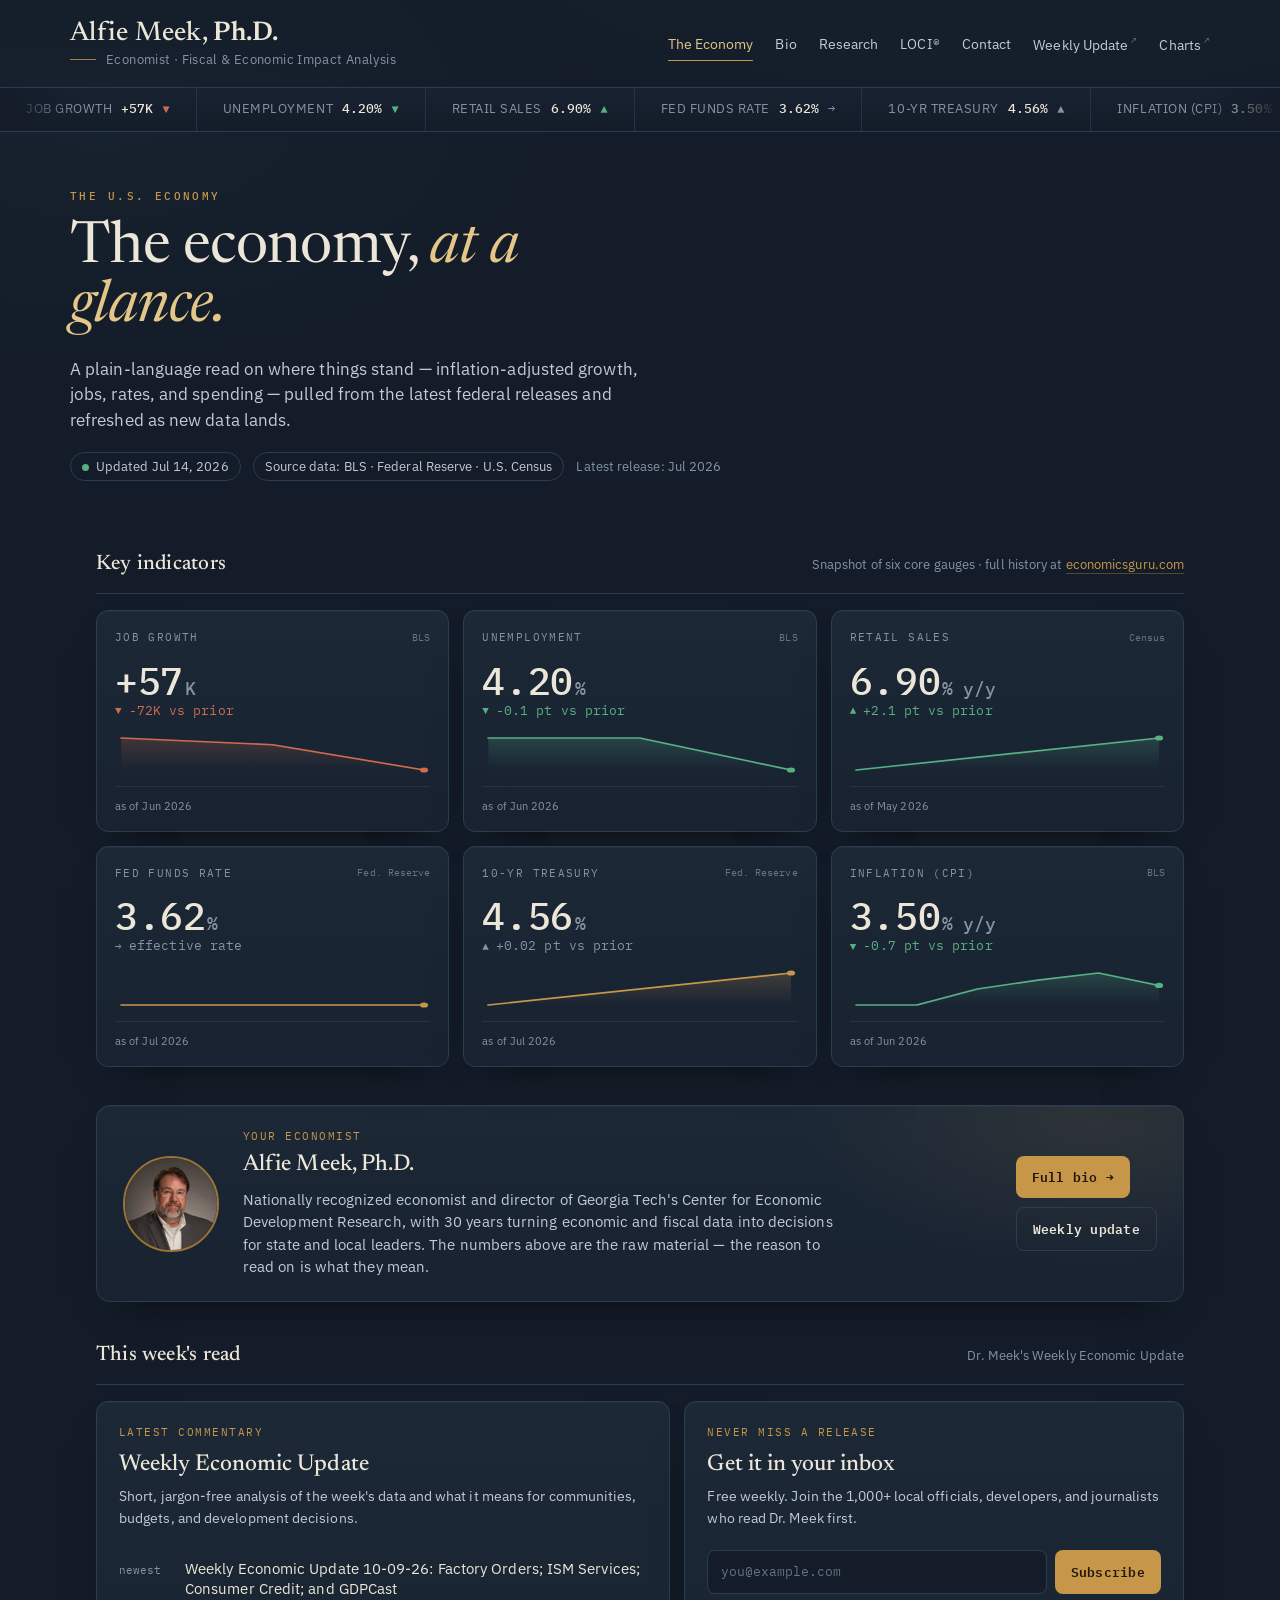
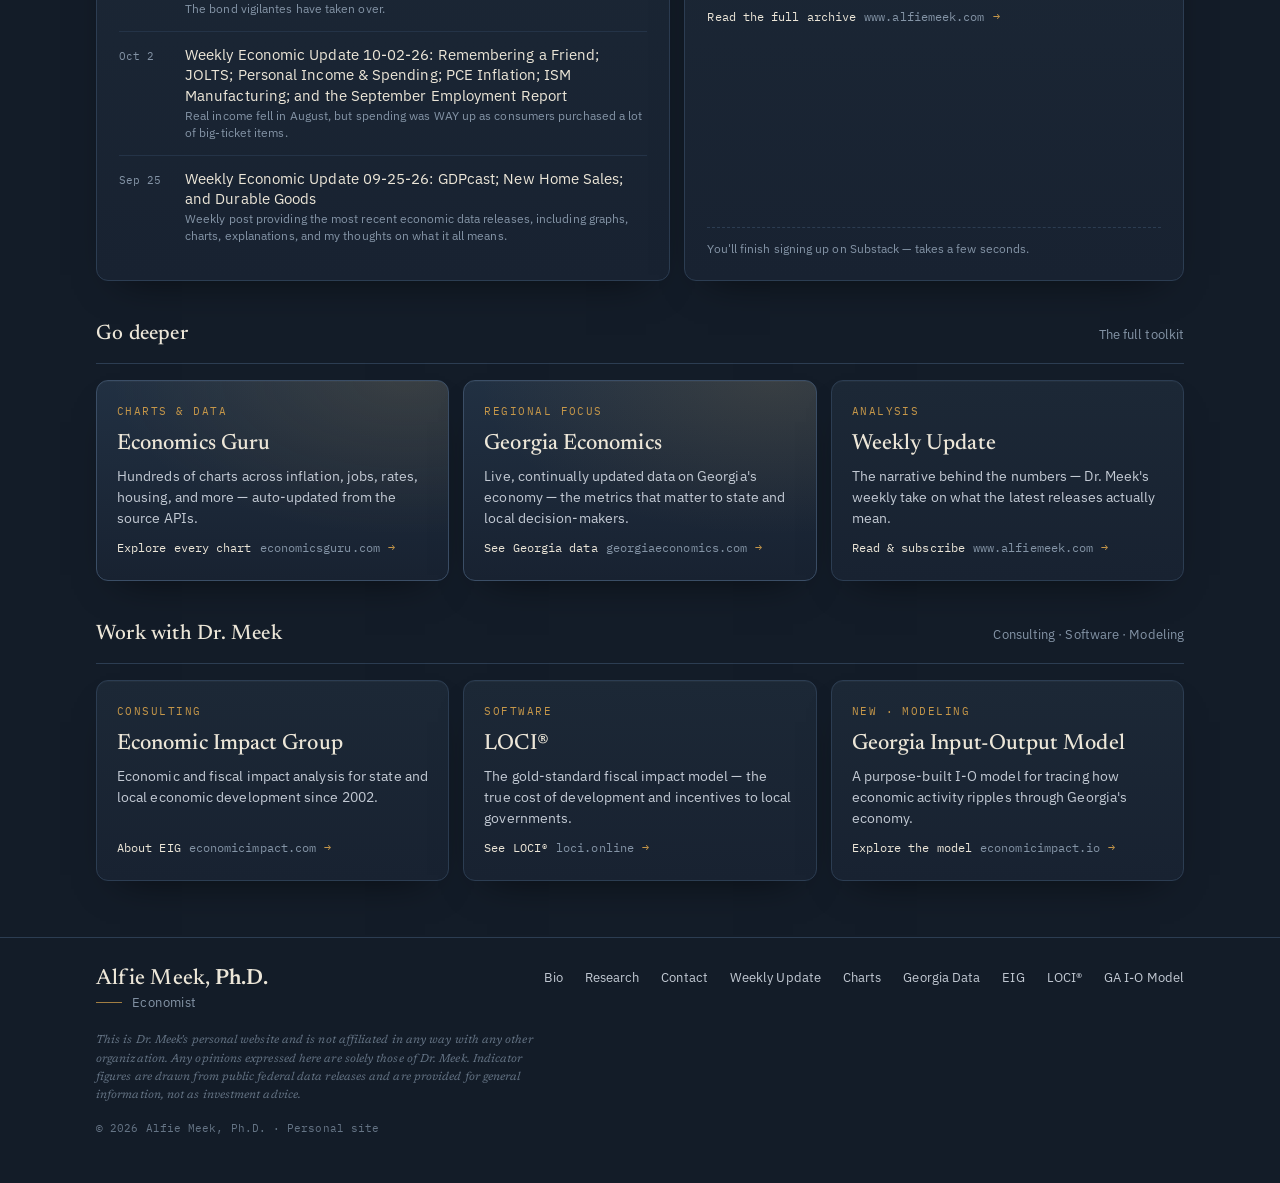
==== index.html @ eceeaaa6 "Update weekly post list from Substack feed" ====
<!DOCTYPE html>
<html lang="en">
<head>
<meta charset="UTF-8">
<meta name="viewport" content="width=device-width, initial-scale=1.0">
<title>Alfie Meek, Ph.D. — The Economy at a Glance</title>
<meta name="description" content="A plain-language read on the U.S. economy from economist Dr. Alfie Meek — jobs, inflation, rates, and spending, refreshed from the latest federal releases.">
<link rel="preconnect" href="https://fonts.googleapis.com">
<link rel="preconnect" href="https://fonts.gstatic.com" crossorigin>
<link href="https://fonts.googleapis.com/css2?family=Newsreader:ital,opsz,wght@0,6..72,400;0,6..72,500;0,6..72,600;1,6..72,400&family=IBM+Plex+Sans:wght@400;500;600&family=IBM+Plex+Mono:wght@400;500;600&display=swap" rel="stylesheet">
<link rel="stylesheet" href="style.css">
<style>
  /* dashboard-specific components */
  .mast-meta{text-align:right;color:var(--slate);font-size:12px;line-height:1.5}
  .mast-meta .live{display:inline-flex;align-items:center;gap:7px;color:var(--bone-dim)}
  .dot{width:7px;height:7px;border-radius:50%;background:var(--pos);animation:pulse 2.6s infinite}
  @keyframes pulse{0%{box-shadow:0 0 0 0 rgba(87,176,131,.55)}70%{box-shadow:0 0 0 7px rgba(87,176,131,0)}100%{box-shadow:0 0 0 0 rgba(87,176,131,0)}}

  .tape{border-bottom:1px solid var(--line);background:linear-gradient(180deg,var(--ink-2),var(--ink));overflow:hidden;position:relative}
  .tape::before,.tape::after{content:"";position:absolute;top:0;bottom:0;width:80px;z-index:2;pointer-events:none}
  .tape::before{left:0;background:linear-gradient(90deg,var(--ink),transparent)}
  .tape::after{right:0;background:linear-gradient(270deg,var(--ink),transparent)}
  .tape-track{display:flex;white-space:nowrap;width:max-content;animation:scroll 46s linear infinite}
  .tape:hover .tape-track{animation-play-state:paused}
  @keyframes scroll{from{transform:translateX(0)}to{transform:translateX(-50%)}}
  .tick{display:inline-flex;align-items:baseline;gap:9px;padding:11px 26px;border-right:1px solid var(--line-soft);font-size:13px}
  .tick .t-label{color:var(--slate);letter-spacing:.04em}
  .tick .t-val{font-family:"IBM Plex Mono",monospace;color:var(--bone);font-weight:500}
  .tick .t-chg{font-family:"IBM Plex Mono",monospace;font-size:12px}
  .up{color:var(--pos)} .down{color:var(--neg)} .flat{color:var(--slate)}

  .hero{padding:56px 0 30px}
  .hero h1{font-family:"Newsreader",Georgia,serif;font-weight:400;font-size:clamp(34px,5.4vw,58px);
    line-height:1.02;margin:14px 0 0;letter-spacing:-.01em;max-width:16ch}
  .hero h1 em{font-style:italic;color:var(--brass-2)}
  .hero .sub{margin:20px 0 0;max-width:60ch;color:var(--bone-dim);font-size:16.5px}
  .hero .stamp{margin-top:18px;color:var(--slate);font-size:12.5px;display:flex;align-items:center;gap:12px;flex-wrap:wrap}
  .hero .stamp .pill{border:1px solid var(--line);border-radius:999px;padding:4px 11px;color:var(--bone-dim)}

  .grid{display:grid;grid-template-columns:repeat(6,1fr);gap:14px}
  .card{grid-column:span 2;background:linear-gradient(180deg,var(--panel),var(--ink-2));
    border:1px solid var(--line);border-radius:12px;padding:18px 18px 16px;box-shadow:var(--shadow);
    position:relative;overflow:hidden;transition:border-color .25s,transform .25s}
  .card::after{content:"";position:absolute;left:0;top:0;height:100%;width:3px;
    background:linear-gradient(180deg,var(--brass),var(--brass-deep));opacity:0;transition:opacity .25s}
  .card:hover{border-color:#3A506B;transform:translateY(-2px)}
  .card:hover::after{opacity:.9}
  .card .c-top{display:flex;align-items:center;justify-content:space-between}
  .card .c-label{font-family:"IBM Plex Mono",monospace;text-transform:uppercase;letter-spacing:.13em;font-size:10.5px;color:var(--slate)}
  .card .c-src{font-size:10px;color:var(--slate-2);font-family:"IBM Plex Mono",monospace}
  .card .c-val{font-family:"IBM Plex Mono",monospace;font-weight:500;font-size:38px;line-height:1;
    margin:16px 0 2px;color:var(--bone);letter-spacing:-.01em}
  .card .c-val .u{font-size:18px;color:var(--slate);margin-left:2px}
  .card .c-delta{font-family:"IBM Plex Mono",monospace;font-size:12.5px;display:flex;align-items:center;gap:7px;height:18px}
  .card .c-delta .arrow{font-size:11px}
  .spark{margin-top:14px;height:40px;width:100%;display:block}
  .card .c-foot{margin-top:12px;padding-top:11px;border-top:1px solid var(--line-soft);
    display:flex;align-items:center;justify-content:space-between;font-size:11px;color:var(--slate)}
  .card .c-foot .go{color:var(--brass);opacity:0;transform:translateX(-4px);transition:.25s;font-family:"IBM Plex Mono",monospace}
  .card:hover .c-foot .go{opacity:1;transform:translateX(0)}

  .rows{display:grid;grid-template-columns:repeat(3,1fr);gap:14px}
  .rcard{background:linear-gradient(180deg,var(--panel),var(--ink-2));border:1px solid var(--line);
    border-radius:12px;padding:22px 20px;display:flex;flex-direction:column;gap:10px;min-height:172px;
    position:relative;transition:border-color .25s,transform .25s;box-shadow:var(--shadow)}
  .rcard:hover{border-color:#3A506B;transform:translateY(-2px)}
  .rcard .r-kick{font-family:"IBM Plex Mono",monospace;font-size:10.5px;letter-spacing:.14em;text-transform:uppercase;color:var(--brass)}
  .rcard h3{font-family:"Newsreader",serif;font-weight:500;font-size:22px;margin:2px 0 0;line-height:1.12}
  .rcard p{margin:0;color:var(--bone-dim);font-size:14px;line-height:1.5}
  .rcard .r-link{margin-top:auto;font-family:"IBM Plex Mono",monospace;font-size:12px;color:var(--bone);display:inline-flex;align-items:center;gap:8px}
  .rcard .r-link .host{color:var(--slate)}
  .rcard .r-link .ar{color:var(--brass);transition:transform .25s}
  .rcard:hover .r-link .ar{transform:translateX(4px)}
  .rcard.feature{background:radial-gradient(420px 220px at 88% 0%, rgba(198,151,73,.14), transparent 70%),linear-gradient(180deg,var(--panel-2),var(--ink-2));border-color:#3B4E66}

  .commentary{display:grid;grid-template-columns:1.15fr 1fr;gap:14px;margin-top:14px}
  .panel{background:linear-gradient(180deg,var(--panel),var(--ink-2));border:1px solid var(--line);border-radius:12px;padding:22px;box-shadow:var(--shadow)}
  .panel .p-kick{font-family:"IBM Plex Mono",monospace;font-size:10.5px;letter-spacing:.14em;text-transform:uppercase;color:var(--brass)}
  .panel h3{font-family:"Newsreader",serif;font-weight:500;font-size:23px;margin:6px 0 4px}
  .panel .p-desc{color:var(--bone-dim);font-size:14px;margin:0 0 16px}
  .post{display:flex;gap:14px;padding:13px 0;border-top:1px solid var(--line-soft);align-items:baseline}
  .post:first-of-type{border-top:none}
  .post .p-date{font-family:"IBM Plex Mono",monospace;font-size:11px;color:var(--slate);white-space:nowrap;min-width:52px}
  .post .p-title{font-size:14.5px;color:var(--bone);line-height:1.4}
  .post .p-title span{display:block;color:var(--slate);font-size:12px;margin-top:2px}
  .subwrap{display:flex;flex-direction:column}
  .sub-note{margin-top:auto;font-size:11.5px;color:var(--slate);border-top:1px dashed var(--line);padding-top:12px}
  a.post{text-decoration:none}
  a.post:hover .p-title{color:var(--brass-2)}
  a.post:hover .p-date{color:var(--brass)}
  .field{display:flex;gap:8px;margin:4px 0 14px}
  .field input{flex:1;background:var(--ink);border:1px solid var(--line);border-radius:8px;padding:11px 13px;color:var(--bone);font-family:"IBM Plex Mono",monospace;font-size:13px}
  .field input::placeholder{color:var(--slate-2)}
  .field input:focus{outline:none;border-color:var(--brass)}
  .r-link{font-family:"IBM Plex Mono",monospace;font-size:12px;color:var(--bone);display:inline-flex;align-items:center;gap:8px}
  .r-link .host{color:var(--slate)} .r-link .ar{color:var(--brass)}

  @media (max-width:900px){.grid{grid-template-columns:repeat(2,1fr)}.card{grid-column:span 1}.rows{grid-template-columns:1fr}.commentary{grid-template-columns:1fr}}
  @media (max-width:560px){.grid{grid-template-columns:1fr}.hero{padding:38px 0 20px}.mast-meta{text-align:left}}
  @media (prefers-reduced-motion:reduce){.tape-track{animation:none}.dot{animation:none}}
</style>
</head>
<body>

<header class="masthead">
  <div class="wrap mast-inner">
    <div class="brand">
      <div class="name">Alfie Meek, <b>Ph.D.</b></div>
      <div class="role"><span class="rule"></span> Economist · Fiscal &amp; Economic Impact Analysis</div>
    </div>
    <nav class="nav">
      <a href="index.html" class="active">The Economy</a>
      <a href="bio.html">Bio</a>
      <a href="research.html">Research</a>
      <a href="loci.html">LOCI®</a>
      <a href="contact.html">Contact</a>
      <a href="https://www.alfiemeek.com" class="ext" target="_blank" rel="noopener">Weekly Update</a>
      <a href="https://economicsguru.com" class="ext" target="_blank" rel="noopener">Charts</a>
    </nav>
  </div>
</header>

<div class="tape" aria-hidden="true"><div class="tape-track" id="tape"></div></div>

<section class="wrap hero">
  <div class="eyebrow">The U.S. Economy</div>
  <h1>The economy, <em>at a glance.</em></h1>
  <p class="sub">A plain-language read on where things stand — inflation-adjusted growth, jobs, rates, and spending — pulled from the latest federal releases and refreshed as new data lands.</p>
  <div class="stamp">
    <span class="pill" id="updated"><span class="dot" style="display:inline-block;margin-right:7px;vertical-align:middle"></span>Updated —</span>
    <span class="pill">Source data: BLS · Federal Reserve · U.S. Census</span>
    <span id="asof-note">Latest release —</span>
  </div>
</section>

<section class="wrap">
  <div class="section-head">
    <h2>Key indicators</h2>
    <div class="aside">Snapshot of six core gauges · full history at <a href="https://economicsguru.com" target="_blank" rel="noopener">economicsguru.com</a></div>
  </div>
  <div class="grid" id="grid"></div>
</section>

<!-- AUTHOR BAND -->
<section class="wrap" style="margin-top:38px">
  <div class="author">
    <img class="photo" src="assets/headshot.jpg"
         onerror="this.onerror=null;this.src='assets/headshot-placeholder.svg'"
         alt="Dr. Alfie Meek">
    <div class="a-body">
      <div class="a-kick">Your economist</div>
      <h3>Alfie Meek, Ph.D.</h3>
      <p>Nationally recognized economist and director of Georgia Tech's Center for Economic Development Research, with 30 years turning economic and fiscal data into decisions for state and local leaders. The numbers above are the raw material — the reason to read on is what they mean.</p>
    </div>
    <div class="a-cta">
      <a class="btn" href="bio.html">Full bio →</a>
      <a class="btn ghost" href="https://www.alfiemeek.com" target="_blank" rel="noopener">Weekly update</a>
    </div>
  </div>
</section>

<section class="wrap">
  <div class="section-head">
    <h2>This week's read</h2>
    <div class="aside">Dr. Meek's Weekly Economic Update</div>
  </div>
  <div class="commentary">
    <div class="panel">
      <div class="p-kick">Latest commentary</div>
      <h3>Weekly Economic Update</h3>
      <p class="p-desc">Short, jargon-free analysis of the week's data and what it means for communities, budgets, and development decisions.</p>
      <div id="posts">
        <a class="post" href="https://www.alfiemeek.com/p/weekly-economic-update-10-09-26-factory" target="_blank" rel="noopener"><span class="p-date">newest</span><span class="p-title">Weekly Economic Update 10-09-26: Factory Orders; ISM Services; Consumer Credit; and GDPCast<span>The bond vigilantes have taken over.</span></span></a>
        <a class="post" href="https://www.alfiemeek.com/p/weekly-economic-update-10-02-26-remembering" target="_blank" rel="noopener"><span class="p-date">Oct 2</span><span class="p-title">Weekly Economic Update 10-02-26: Remembering a Friend; JOLTS; Personal Income &amp; Spending; PCE Inflation; ISM Manufacturing; and the September Employment Report<span>Real income fell in August, but spending was WAY up as consumers purchased a lot of big-ticket items.</span></span></a>
        <a class="post" href="https://www.alfiemeek.com/p/weekly-economic-update-09-25-26-gdpcast" target="_blank" rel="noopener"><span class="p-date">Sep 25</span><span class="p-title">Weekly Economic Update 09-25-26: GDPcast; New Home Sales; and Durable Goods<span>Weekly post providing the most recent economic data releases, including graphs, charts, explanations, and my thoughts on what it all means.</span></span></a>
      </div>
    </div>
    <div class="panel subwrap">
      <div class="p-kick">Never miss a release</div>
      <h3>Get it in your inbox</h3>
      <p class="p-desc">Free weekly. Join the 1,000+ local officials, developers, and journalists who read Dr. Meek first.</p>
      <form class="field" id="subform" novalidate>
        <input type="email" id="subemail" placeholder="you@example.com" aria-label="Email address" required>
        <button class="btn" type="submit">Subscribe</button>
      </form>
      <a class="r-link" href="https://www.alfiemeek.com" target="_blank" rel="noopener">
        <span>Read the full archive</span><span class="host">www.alfiemeek.com</span><span class="ar">→</span></a>
      <div class="sub-note">You'll finish signing up on Substack — takes a few seconds.</div>
    </div>
  </div>
</section>

<section class="wrap">
  <div class="section-head">
    <h2>Go deeper</h2>
    <div class="aside">The full toolkit</div>
  </div>
  <div class="rows">
    <a class="rcard feature" href="https://economicsguru.com" target="_blank" rel="noopener">
      <div class="r-kick">Charts &amp; data</div><h3>Economics Guru</h3>
      <p>Hundreds of charts across inflation, jobs, rates, housing, and more — auto-updated from the source APIs.</p>
      <span class="r-link"><span>Explore every chart</span><span class="host">economicsguru.com</span><span class="ar">→</span></span>
    </a>
    <a class="rcard feature" href="https://georgiaeconomics.com" target="_blank" rel="noopener">
      <div class="r-kick">Regional focus</div><h3>Georgia Economics</h3>
      <p>Live, continually updated data on Georgia's economy — the metrics that matter to state and local decision-makers.</p>
      <span class="r-link"><span>See Georgia data</span><span class="host">georgiaeconomics.com</span><span class="ar">→</span></span>
    </a>
    <a class="rcard" href="https://www.alfiemeek.com" target="_blank" rel="noopener">
      <div class="r-kick">Analysis</div><h3>Weekly Update</h3>
      <p>The narrative behind the numbers — Dr. Meek's weekly take on what the latest releases actually mean.</p>
      <span class="r-link"><span>Read &amp; subscribe</span><span class="host">www.alfiemeek.com</span><span class="ar">→</span></span>
    </a>
  </div>
</section>

<section class="wrap">
  <div class="section-head">
    <h2>Work with Dr. Meek</h2>
    <div class="aside">Consulting · Software · Modeling</div>
  </div>
  <div class="rows">
    <a class="rcard" href="https://economicimpact.com" target="_blank" rel="noopener">
      <div class="r-kick">Consulting</div><h3>Economic Impact Group</h3>
      <p>Economic and fiscal impact analysis for state and local economic development since 2002.</p>
      <span class="r-link"><span>About EIG</span><span class="host">economicimpact.com</span><span class="ar">→</span></span>
    </a>
    <a class="rcard" href="https://loci.online" target="_blank" rel="noopener">
      <div class="r-kick">Software</div><h3>LOCI®</h3>
      <p>The gold-standard fiscal impact model — the true cost of development and incentives to local governments.</p>
      <span class="r-link"><span>See LOCI®</span><span class="host">loci.online</span><span class="ar">→</span></span>
    </a>
    <a class="rcard" href="https://economicimpact.io" target="_blank" rel="noopener">
      <div class="r-kick">New · Modeling</div><h3>Georgia Input-Output Model</h3>
      <p>A purpose-built I-O model for tracing how economic activity ripples through Georgia's economy.</p>
      <span class="r-link"><span>Explore the model</span><span class="host">economicimpact.io</span><span class="ar">→</span></span>
    </a>
  </div>
</section>

<footer>
  <div class="wrap">
    <div class="foot-grid">
      <div class="brand">
        <div class="name" style="font-size:22px">Alfie Meek, <b>Ph.D.</b></div>
        <div class="role"><span class="rule"></span> Economist</div>
      </div>
      <div class="foot-links">
        <a href="bio.html">Bio</a>
        <a href="research.html">Research</a>
        <a href="contact.html">Contact</a>
        <a href="https://www.alfiemeek.com" target="_blank" rel="noopener">Weekly Update</a>
        <a href="https://economicsguru.com" target="_blank" rel="noopener">Charts</a>
        <a href="https://georgiaeconomics.com" target="_blank" rel="noopener">Georgia Data</a>
        <a href="https://economicimpact.com" target="_blank" rel="noopener">EIG</a>
        <a href="https://loci.online" target="_blank" rel="noopener">LOCI®</a>
        <a href="https://economicimpact.io" target="_blank" rel="noopener">GA I-O Model</a>
      </div>
    </div>
    <p class="disc">This is Dr. Meek's personal website and is not affiliated in any way with any other organization. Any opinions expressed here are solely those of Dr. Meek. Indicator figures are drawn from public federal data releases and are provided for general information, not as investment advice.</p>
    <div class="copy" id="copyline">© Alfie Meek, Ph.D.</div>
  </div>
</footer>

<script>
const DATA = {
  updated: "2026-07-14",
  indicators: [
    { id:"payrolls", label:"Job growth", unit:"K", asof:"2026-06-01", source:"BLS",
      value:57, prior:129, fmt:"signed_k", good:"up",
      ctx:"jobs added in June", spark:[148,129,57], href:"https://economicsguru.com/labor/" },
    { id:"unemployment", label:"Unemployment", unit:"%", asof:"2026-06-01", source:"BLS",
      value:4.2, prior:4.3, fmt:"pct", good:"down",
      ctx:"vs 4.3% prior", spark:[4.3,4.3,4.2], href:"https://economicsguru.com/labor/" },
    { id:"retail", label:"Retail sales", unit:"% y/y", asof:"2026-05-01", source:"Census",
      value:6.9, prior:4.8, fmt:"pct", good:"up",
      ctx:"year-over-year growth", spark:[4.8,6.9], href:"https://economicsguru.com/consumer/retail-confidence/" },
    { id:"fedfunds", label:"Fed funds rate", unit:"%", asof:"2026-07-10", source:"Fed. Reserve",
      value:3.62, prior:3.62, fmt:"pct", good:null,
      ctx:"effective rate", spark:[3.62,3.62], href:"https://economicsguru.com/rates/treasuries/" },
    { id:"treasury10", label:"10-yr Treasury", unit:"%", asof:"2026-07-10", source:"Fed. Reserve",
      value:4.56, prior:4.54, fmt:"pct", good:null,
      ctx:"constant maturity", spark:[4.54,4.56], href:"https://economicsguru.com/rates/treasuries/" },
    { id:"inflation", label:"Inflation (CPI)", unit:"% y/y", asof:"2026-06-01", source:"BLS",
      value:3.5, prior:4.2, fmt:"pct", good:"down",
      ctx:"year-over-year", spark:[2.4,2.4,3.3,3.8,4.2,3.5], href:"https://economicsguru.com/inflation/cpi/" }
  ]
};
const MONTHS=["Jan","Feb","Mar","Apr","May","Jun","Jul","Aug","Sep","Oct","Nov","Dec"];
function monthYear(iso){const d=new Date(iso+"T00:00:00");return MONTHS[d.getMonth()]+" "+d.getFullYear();}
function fmtVal(v,fmt){
  if(v===null||v===undefined)return "—";
  if(fmt==="signed_k")return (v>0?"+":"")+v;
  if(fmt==="pct")return v.toFixed(v%1===0?0:(Math.abs(v)<10?2:1)).replace(/\.00$/,"");
  return v;
}
function deltaInfo(ind){
  if(ind.value===null||ind.prior===null)return {arrow:"·",cls:"flat",text:ind.ctx};
  const d=+(ind.value-ind.prior).toFixed(2);
  let cls="flat",arrow="→";
  if(d>0)arrow="▲";else if(d<0)arrow="▼";
  if(ind.good){const goodUp=ind.good==="up";
    if(d>0)cls=goodUp?"up":"down";else if(d<0)cls=goodUp?"down":"up";}
  let dtxt;
  if(ind.fmt==="signed_k")dtxt=(d>0?"+":"")+d+"K vs prior";
  else dtxt=(d>0?"+":"")+d+(ind.unit.includes("%")?" pt":"")+" vs prior";
  return {arrow,cls,text:d===0?ind.ctx:dtxt};
}
function sparkline(vals,cls){
  if(!vals||vals.length<2)
    return '<svg class="spark" viewBox="0 0 200 40" preserveAspectRatio="none"><line x1="0" y1="20" x2="200" y2="20" stroke="var(--line)" stroke-dasharray="3 4"/></svg>';
  const w=200,h=40,pad=4,min=Math.min(...vals),max=Math.max(...vals),rng=(max-min)||1;
  const pts=vals.map((v,i)=>[pad+(i*(w-2*pad)/(vals.length-1)),h-pad-((v-min)/rng)*(h-2*pad)]);
  const line=pts.map(p=>p[0].toFixed(1)+","+p[1].toFixed(1)).join(" ");
  const area="M"+pts[0][0].toFixed(1)+","+(h-pad)+" L"+line.replace(/ /g," L")+" L"+pts[pts.length-1][0].toFixed(1)+","+(h-pad)+" Z";
  const stroke=cls==="up"?"var(--pos)":cls==="down"?"var(--neg)":"var(--brass)";
  const end=pts[pts.length-1],gid="g"+Math.random().toString(36).slice(2,7);
  return `<svg class="spark" viewBox="0 0 ${w} ${h}" preserveAspectRatio="none">
    <defs><linearGradient id="${gid}" x1="0" y1="0" x2="0" y2="1">
      <stop offset="0" stop-color="${stroke}" stop-opacity=".22"/><stop offset="1" stop-color="${stroke}" stop-opacity="0"/></linearGradient></defs>
    <path d="${area}" fill="url(#${gid})"/>
    <polyline points="${line}" fill="none" stroke="${stroke}" stroke-width="1.6" stroke-linejoin="round" stroke-linecap="round"/>
    <circle cx="${end[0].toFixed(1)}" cy="${end[1].toFixed(1)}" r="2.6" fill="${stroke}"/></svg>`;
}
function cardHTML(ind){
  const d=deltaInfo(ind);
  return `<div class="c-top"><span class="c-label">${ind.label}</span><span class="c-src">${ind.source}</span></div>
      <div class="c-val"><span data-val="${ind.value===null?'':ind.value}" data-fmt="${ind.fmt}">${ind.value===null?'—':fmtVal(ind.value,ind.fmt)}</span><span class="u">${ind.unit}</span></div>
      <div class="c-delta ${d.cls}"><span class="arrow">${d.arrow}</span><span>${d.text}</span></div>
      ${sparkline(ind.spark,d.cls)}
      <div class="c-foot"><span>as of ${monthYear(ind.asof)}</span><span class="go">full chart →</span></div>`;
}
function renderCard(ind){
  const a=document.querySelector('.card[data-id="'+ind.id+'"]');
  if(a)a.innerHTML=cardHTML(ind);
}
function build(){
  const reduce=window.matchMedia("(prefers-reduced-motion:reduce)").matches;
  const grid=document.getElementById("grid");
  DATA.indicators.forEach(ind=>{
    const a=document.createElement("a");
    a.className="card";a.dataset.id=ind.id;a.href=ind.href;a.target="_blank";a.rel="noopener";
    a.innerHTML=cardHTML(ind);
    grid.appendChild(a);
  });
  const set=(id,txt)=>{const el=document.getElementById(id);if(el)el.textContent=txt;};
  const upd=new Date(DATA.updated+"T00:00:00");
  const updEl=document.getElementById("updated");
  if(updEl)updEl.innerHTML='<span class="dot" style="display:inline-block;margin-right:7px;vertical-align:middle"></span>Updated '+MONTHS[upd.getMonth()]+" "+upd.getDate()+", "+upd.getFullYear();
  const latest=DATA.indicators.map(i=>i.asof).sort().slice(-1)[0];
  set("asof-note","Latest release: "+monthYear(latest));
  set("copyline","© "+upd.getFullYear()+" Alfie Meek, Ph.D. · Personal site");
  buildTape();if(!reduce)countUp();
}
function buildTape(){
  const t=document.getElementById("tape");
  const items=DATA.indicators.filter(i=>i.value!==null).map(ind=>{
    const d=deltaInfo(ind);
    return `<span class="tick"><span class="t-label">${ind.label.toUpperCase()}</span>
      <span class="t-val">${fmtVal(ind.value,ind.fmt)}${ind.unit.replace(' y/y','')}</span>
      <span class="t-chg ${d.cls}">${d.arrow}</span></span>`;
  }).join("");
  t.innerHTML=items+items;
}
function countUp(){
  document.querySelectorAll(".c-val [data-val]").forEach(el=>{
    const target=el.getAttribute("data-val");if(target==="")return;
    const fmt=el.getAttribute("data-fmt"),end=parseFloat(target),dur=850,t0=performance.now();
    function step(now){const p=Math.min((now-t0)/dur,1),e=1-Math.pow(1-p,3);
      el.textContent=fmtVal(+(end*e).toFixed(2),fmt);
      if(p<1)requestAnimationFrame(step);else el.textContent=fmtVal(end,fmt);}
    requestAnimationFrame(step);
  });
}
// ---- Live refresh: all six indicators, pulled from the economicsguru summary feed.
// The tiles ship with a correct snapshot (the DATA above); this fetches the same numbers
// economicsguru already computes each night and merges them in by id, so the two sites can
// never disagree. It is non-destructive: if the feed is missing or unreachable, the snapshot
// stays exactly as-is. No API keys, no scraping.
//
// economicsguru just needs to publish this file (and send `Access-Control-Allow-Origin: *`,
// or specifically https://alfie.com). Shape — only the values that change; labels/units/links
// stay defined in DATA above:
//   { "updated": "2026-07-14",
//     "indicators": [
//       { "id":"payrolls",    "value":57,   "prior":129,  "asof":"2026-06-01", "spark":[148,129,57] },
//       { "id":"unemployment","value":4.2,  "prior":4.3,  "asof":"2026-06-01", "spark":[4.3,4.3,4.2] },
//       { "id":"retail",      "value":6.9,  "prior":4.8,  "asof":"2026-05-01", "spark":[4.8,6.9] },
//       { "id":"fedfunds",    "value":3.62, "prior":3.62, "asof":"2026-07-10", "spark":[3.62,3.62] },
//       { "id":"treasury10",  "value":4.56, "prior":4.54, "asof":"2026-07-10", "spark":[4.54,4.56] },
//       { "id":"inflation",   "value":3.5,  "prior":4.2,  "asof":"2026-06-01", "spark":[2.4,2.4,3.3,3.8,4.2,3.5] }
//     ] }
// ids must match DATA above. "prior" may be null. "ctx" is optional. Change SUMMARY_URL to the real path.
const SUMMARY_URL="https://economicsguru.com/api/summary.json";
async function loadLive(){
  try{
    const res=await fetch(SUMMARY_URL,{cache:"no-store"});
    if(!res.ok)return;
    const j=await res.json();
    if(!j||!Array.isArray(j.indicators))return;
    let changed=false;
    j.indicators.forEach(u=>{
      if(!u||!u.id)return;
      const ind=DATA.indicators.find(i=>i.id===u.id);
      if(!ind)return;
      if(typeof u.value==="number")ind.value=u.value;
      if("prior" in u)ind.prior=(typeof u.prior==="number")?u.prior:null;
      if(u.asof)ind.asof=u.asof;
      if(Array.isArray(u.spark))ind.spark=u.spark;
      if(typeof u.ctx==="string")ind.ctx=u.ctx;
      renderCard(ind);changed=true;
    });
    if(!changed)return;
    if(j.updated)DATA.updated=j.updated;
    buildTape();
    const upd=new Date((DATA.updated||"")+"T00:00:00"),updEl=document.getElementById("updated");
    if(updEl&&!isNaN(upd))updEl.innerHTML='<span class="dot" style="display:inline-block;margin-right:7px;vertical-align:middle"></span>Updated '+MONTHS[upd.getMonth()]+" "+upd.getDate()+", "+upd.getFullYear();
    const latest=DATA.indicators.map(i=>i.asof).sort().slice(-1)[0],note=document.getElementById("asof-note");
    if(note&&latest)note.textContent="Latest release: "+monthYear(latest);
  }catch(e){/* keep the built-in snapshot */}
}
// ---- This week's read: ships with the three most recent posts as a snapshot (rendered in #posts).
// This best-effort refresh replaces them in place when reachable — Substack's archive API first,
// then a CORS-enabled RSS reader — and keeps the snapshot if neither responds.
function esc(s){return String(s).replace(/[&<>"]/g,c=>({"&":"&amp;","<":"&lt;",">":"&gt;",'"':"&quot;"}[c]));}
function shortDate(s){const d=new Date(s);return isNaN(d)?"·":MONTHS[d.getMonth()]+" "+d.getDate();}
async function loadPosts(){
  const box=document.getElementById("posts");if(!box)return;
  const render=list=>{
    const items=(list||[]).slice(0,3).filter(p=>p.title&&p.url);
    if(items.length<3)return false;
    box.innerHTML=items.map((p,i)=>
      `<a class="post" href="${esc(p.url)}" target="_blank" rel="noopener">`
      +`<span class="p-date">${i===0?"newest":esc(shortDate(p.date))}</span>`
      +`<span class="p-title">${esc(p.title)}`
      +(p.subtitle?`<span>${esc(p.subtitle)}</span>`:"")
      +`</span></a>`).join("");
    return true;
  };
  // 1) Substack archive API — richest data (title + subtitle + canonical link)
  try{
    const r=await fetch("https://www.alfiemeek.com/api/v1/archive?sort=new&limit=3",{cache:"no-store"});
    if(r.ok){
      const arr=await r.json();
      if(Array.isArray(arr)&&render(arr.map(p=>({title:p.title,url:p.canonical_url,date:p.post_date,subtitle:p.subtitle||p.description||""}))))return;
    }
  }catch(e){}
  // 2) rss2json — CORS-enabled RSS reader
  try{
    const r=await fetch("https://api.rss2json.com/v1/api.json?count=3&rss_url="+encodeURIComponent("https://www.alfiemeek.com/feed"),{cache:"no-store"});
    if(r.ok){
      const j=await r.json();
      if(j&&j.status==="ok"&&Array.isArray(j.items))
        render(j.items.map(p=>({title:p.title,url:p.link,date:p.pubDate,subtitle:(p.description||"").replace(/<[^>]+>/g,"").trim().slice(0,110)})));
    }
  }catch(e){/* keep the snapshot */}
}
function wireSubscribe(){
  const f=document.getElementById("subform");if(!f)return;
  f.addEventListener("submit",e=>{
    e.preventDefault();
    const email=(document.getElementById("subemail").value||"").trim();
    const url="https://www.alfiemeek.com/subscribe"+(email?"?email="+encodeURIComponent(email):"");
    window.open(url,"_blank","noopener");
  });
}
build();
loadLive();
loadPosts();
wireSubscribe();
</script>
</body>
</html>
---- style.css ----
/* =============================================================
   alfie.com — shared styles
   Instrument-panel aesthetic: ink + brass, Newsreader + IBM Plex
   Used by index.html (dashboard) and bio.html
   ============================================================= */
:root{
  --ink:#131C28; --ink-2:#182231; --panel:#1C2836; --panel-2:#213042;
  --line:#2C3D52; --line-soft:#243347;
  --bone:#ECE6D8; --bone-dim:#C3CAD4; --slate:#8494A6; --slate-2:#657485;
  --brass:#C69749; --brass-2:#E4C689; --brass-deep:#9C7433;
  --pos:#57B083; --neg:#D06B4F;
  --shadow:0 1px 0 rgba(255,255,255,.03) inset, 0 18px 40px -24px rgba(0,0,0,.7);
  --maxw:1140px;
}
*{box-sizing:border-box}
html{-webkit-text-size-adjust:100%}
body{
  margin:0;
  background:
    radial-gradient(1200px 620px at 78% -8%, #1B2838 0%, rgba(27,40,56,0) 60%),
    radial-gradient(900px 500px at 8% 4%, #17222F 0%, rgba(23,34,47,0) 55%),
    var(--ink);
  color:var(--bone);
  font-family:"IBM Plex Sans",system-ui,-apple-system,sans-serif;
  font-size:16px;line-height:1.55;letter-spacing:.005em;-webkit-font-smoothing:antialiased;
}
a{color:inherit;text-decoration:none}
.wrap{max-width:var(--maxw);margin:0 auto;padding:0 26px}
.mono{font-family:"IBM Plex Mono",ui-monospace,monospace;font-variant-numeric:tabular-nums}
.eyebrow{font-family:"IBM Plex Mono",monospace;text-transform:uppercase;
  letter-spacing:.22em;font-size:11px;color:var(--brass);font-weight:500}

/* ---------- Masthead + nav ---------- */
.masthead{border-bottom:1px solid var(--line);
  background:linear-gradient(180deg,rgba(20,30,43,.6),rgba(20,30,43,0))}
.mast-inner{display:flex;align-items:center;justify-content:space-between;gap:24px;padding:20px 0 18px}
.brand{display:flex;flex-direction:column;gap:3px}
.brand .name{font-family:"Newsreader",Georgia,serif;font-weight:500;font-size:27px;
  line-height:1;letter-spacing:.01em;color:var(--bone)}
.brand .name b{font-weight:600}
.brand .role{display:flex;align-items:center;gap:10px;color:var(--slate);font-size:12.5px;letter-spacing:.03em}
.brand .role .rule{width:26px;height:1px;background:var(--brass);opacity:.8}
.nav{display:flex;align-items:center;gap:22px;font-size:13.5px}
.nav a{color:var(--bone-dim);position:relative;padding:4px 0;transition:color .2s}
.nav a:hover{color:var(--bone)}
.nav a.active{color:var(--brass-2)}
.nav a.active::after{content:"";position:absolute;left:0;right:0;bottom:-2px;height:1px;background:var(--brass)}
.nav a.ext::after{content:"↗";font-size:9px;vertical-align:super;color:var(--slate-2);margin-left:2px}

/* ---------- Buttons ---------- */
.btn{display:inline-flex;align-items:center;gap:9px;background:var(--brass);color:#20160A;
  font-family:"IBM Plex Mono",monospace;font-weight:600;font-size:13px;letter-spacing:.02em;
  padding:11px 16px;border-radius:8px;border:none;cursor:pointer;transition:.2s;align-self:flex-start}
.btn:hover{background:var(--brass-2)}
.btn.ghost{background:transparent;color:var(--bone);border:1px solid var(--line)}
.btn.ghost:hover{border-color:var(--brass);color:var(--brass-2)}

/* ---------- Section head ---------- */
.section-head{display:flex;align-items:baseline;justify-content:space-between;gap:16px;
  margin:38px 0 16px;border-bottom:1px solid var(--line);padding-bottom:12px}
.section-head h2{font-family:"Newsreader",serif;font-weight:500;font-size:21px;margin:0;letter-spacing:.01em}
.section-head .aside{color:var(--slate);font-size:12.5px}
.section-head .aside a{color:var(--brass);border-bottom:1px solid rgba(198,151,73,.35);padding-bottom:1px}
.section-head .aside a:hover{color:var(--brass-2)}

/* ---------- Footer ---------- */
footer{margin-top:56px;border-top:1px solid var(--line);padding:30px 0 46px;color:var(--slate)}
.foot-grid{display:flex;justify-content:space-between;gap:24px;flex-wrap:wrap;align-items:flex-start}
.foot-links{display:flex;gap:22px;flex-wrap:wrap;font-size:13px}
.foot-links a{color:var(--bone-dim)}
.foot-links a:hover{color:var(--brass-2)}
.disc{max-width:64ch;font-size:11.5px;line-height:1.6;color:var(--slate-2);margin-top:20px;
  font-style:italic;font-family:"Newsreader",serif}
.copy{margin-top:14px;font-size:11px;color:var(--slate-2);font-family:"IBM Plex Mono",monospace}

/* ---------- Author band (shared: sits on dashboard) ---------- */
.author{display:grid;grid-template-columns:auto 1fr auto;gap:24px;align-items:center;
  background:
    radial-gradient(420px 200px at 92% 10%, rgba(198,151,73,.10), transparent 70%),
    linear-gradient(180deg,var(--panel),var(--ink-2));
  border:1px solid var(--line);border-radius:14px;padding:22px 26px;box-shadow:var(--shadow)}
.author .photo{width:96px;height:96px;border-radius:50%;object-fit:cover;
  border:2px solid var(--brass-deep);background:var(--ink);display:block}
.author .a-body .a-kick{font-family:"IBM Plex Mono",monospace;font-size:10.5px;letter-spacing:.14em;
  text-transform:uppercase;color:var(--brass)}
.author .a-body h3{font-family:"Newsreader",serif;font-weight:500;font-size:23px;margin:3px 0 6px}
.author .a-body p{margin:0;color:var(--bone-dim);font-size:14.5px;line-height:1.55;max-width:66ch}
.author .a-cta{display:flex;flex-direction:column;gap:9px;white-space:nowrap}

/* ---------- Bio page ---------- */
.bio-hero{display:grid;grid-template-columns:300px 1fr;gap:44px;align-items:start;padding:52px 0 20px}
.bio-portrait{position:relative}
.bio-portrait img{width:100%;aspect-ratio:4/5;object-fit:cover;border-radius:14px;
  border:1px solid var(--line);background:var(--ink-2);display:block;box-shadow:var(--shadow)}
.bio-portrait .plate{margin-top:14px;border:1px solid var(--line);border-radius:10px;
  padding:14px 16px;background:linear-gradient(180deg,var(--panel),var(--ink-2))}
.bio-portrait .plate .row{display:flex;justify-content:space-between;gap:12px;padding:6px 0;
  font-size:12.5px;border-top:1px solid var(--line-soft)}
.bio-portrait .plate .row:first-child{border-top:none}
.bio-portrait .plate .k{color:var(--slate);font-family:"IBM Plex Mono",monospace;font-size:11px;
  text-transform:uppercase;letter-spacing:.08em}
.bio-portrait .plate .v{color:var(--bone);text-align:right}
.bio-lead h1{font-family:"Newsreader",serif;font-weight:400;font-size:clamp(32px,4.6vw,50px);
  line-height:1.05;margin:12px 0 0;letter-spacing:-.01em}
.bio-lead h1 em{font-style:italic;color:var(--brass-2)}
.bio-lead .standfirst{margin:20px 0 0;font-size:18px;line-height:1.6;color:var(--bone-dim);max-width:60ch;
  font-family:"Newsreader",serif}
.bio-lead .quicklinks{margin-top:24px;display:flex;gap:12px;flex-wrap:wrap}

.prose{max-width:70ch;margin:8px 0 0}
.prose h2{font-family:"Newsreader",serif;font-weight:500;font-size:22px;margin:34px 0 10px;
  padding-top:22px;border-top:1px solid var(--line)}
.prose p{margin:0 0 15px;color:var(--bone-dim);font-size:16px;line-height:1.7}
.prose p strong{color:var(--bone);font-weight:600}
.prose .lede{font-size:17.5px;color:var(--bone)}

/* credentials / facts grid */
.facts{display:grid;grid-template-columns:repeat(2,1fr);gap:12px;margin:6px 0 0}
.fact{border:1px solid var(--line);border-radius:11px;padding:16px 18px;
  background:linear-gradient(180deg,var(--panel),var(--ink-2))}
.fact .f-k{font-family:"IBM Plex Mono",monospace;font-size:10.5px;letter-spacing:.12em;
  text-transform:uppercase;color:var(--brass)}
.fact .f-v{margin-top:6px;font-size:14.5px;color:var(--bone);line-height:1.4}
.fact .f-v span{display:block;color:var(--slate);font-size:12.5px;margin-top:2px}

.pubnote{border-left:2px solid var(--brass);padding:4px 0 4px 18px;margin:6px 0 4px;
  color:var(--bone-dim);font-size:15px;line-height:1.65}
.pubnote b{color:var(--bone)}

/* ---------- Interior page hero (LOCI / Research / Contact) ---------- */
.page-hero{padding:52px 0 8px;max-width:74ch}
.page-hero h1{font-family:"Newsreader",serif;font-weight:400;font-size:clamp(32px,4.6vw,50px);
  line-height:1.05;margin:12px 0 0;letter-spacing:-.01em}
.page-hero h1 em{font-style:italic;color:var(--brass-2)}
.page-hero .standfirst{margin:20px 0 0;font-size:18px;line-height:1.6;color:var(--bone-dim);
  max-width:64ch;font-family:"Newsreader",serif}
.page-hero .quicklinks{margin-top:24px;display:flex;gap:12px;flex-wrap:wrap}

/* tag pills (focus areas, states, methods) */
.tags{display:flex;flex-wrap:wrap;gap:8px;margin:2px 0 0}
.tag{font-family:"IBM Plex Mono",monospace;font-size:11.5px;letter-spacing:.02em;color:var(--bone-dim);
  border:1px solid var(--line);border-radius:999px;padding:5px 12px;background:var(--ink-2)}
.tag.brass{color:var(--brass-2);border-color:var(--brass-deep)}

/* feature list — numbered capability rows (LOCI) */
.features{display:grid;grid-template-columns:repeat(2,1fr);gap:14px;margin:6px 0 0}
.feature-item{border:1px solid var(--line);border-radius:12px;padding:20px;
  background:linear-gradient(180deg,var(--panel),var(--ink-2));box-shadow:var(--shadow);
  display:flex;flex-direction:column;gap:8px}
.feature-item .f-n{font-family:"IBM Plex Mono",monospace;font-size:11px;letter-spacing:.14em;color:var(--brass)}
.feature-item h3{font-family:"Newsreader",serif;font-weight:500;font-size:19px;margin:0;line-height:1.15}
.feature-item p{margin:0;color:var(--bone-dim);font-size:14px;line-height:1.55}

/* research / publication list */
.pub-list{display:flex;flex-direction:column;gap:0;margin:4px 0 0}
.pub-item{display:grid;grid-template-columns:132px 1fr;gap:20px;padding:20px 0;
  border-top:1px solid var(--line)}
.pub-item:first-child{border-top:none}
.pub-item .p-meta{font-family:"IBM Plex Mono",monospace;font-size:11px;letter-spacing:.06em;
  text-transform:uppercase;color:var(--brass);line-height:1.5}
.pub-item h3{font-family:"Newsreader",serif;font-weight:500;font-size:19px;margin:0 0 6px;line-height:1.25}
.pub-item p{margin:0;color:var(--bone-dim);font-size:14.5px;line-height:1.6}
.pub-item p strong{color:var(--bone);font-weight:600}

/* contact routing grid */
.contact-grid{display:grid;grid-template-columns:repeat(2,1fr);gap:14px;margin:6px 0 0}
.contact-card{border:1px solid var(--line);border-radius:12px;padding:22px;
  background:linear-gradient(180deg,var(--panel),var(--ink-2));box-shadow:var(--shadow);
  display:flex;flex-direction:column;gap:9px;min-height:150px}
.contact-card .c-kick{font-family:"IBM Plex Mono",monospace;font-size:10.5px;letter-spacing:.14em;
  text-transform:uppercase;color:var(--brass)}
.contact-card h3{font-family:"Newsreader",serif;font-weight:500;font-size:21px;margin:0;line-height:1.15}
.contact-card p{margin:0;color:var(--bone-dim);font-size:14px;line-height:1.55}
.contact-card .c-act{margin-top:auto;font-family:"IBM Plex Mono",monospace;font-size:13px;
  color:var(--bone);display:inline-flex;align-items:center;gap:8px;word-break:break-word}
.contact-card .c-act .host{color:var(--slate)}
.contact-card .c-act .ar{color:var(--brass);transition:transform .25s}
.contact-card:hover .c-act .ar{transform:translateX(4px)}
.contact-card.wide{grid-column:1 / -1}

/* ---------- Responsive ---------- */
@media (max-width:900px){
  .features,.contact-grid{grid-template-columns:1fr}
  .pub-item{grid-template-columns:1fr;gap:8px}
}
@media (max-width:900px){
  .author{grid-template-columns:auto 1fr;}
  .author .a-cta{grid-column:1 / -1;flex-direction:row}
  .bio-hero{grid-template-columns:1fr;gap:26px}
  .bio-portrait{max-width:320px}
  .facts{grid-template-columns:1fr}
}
@media (max-width:600px){
  .mast-inner{flex-direction:column;align-items:flex-start;gap:12px}
  .nav{gap:16px;flex-wrap:wrap}
  .author{grid-template-columns:1fr;text-align:left}
  .author .photo{width:84px;height:84px}
}
@media (prefers-reduced-motion:reduce){*{transition:none!important;animation:none!important}}
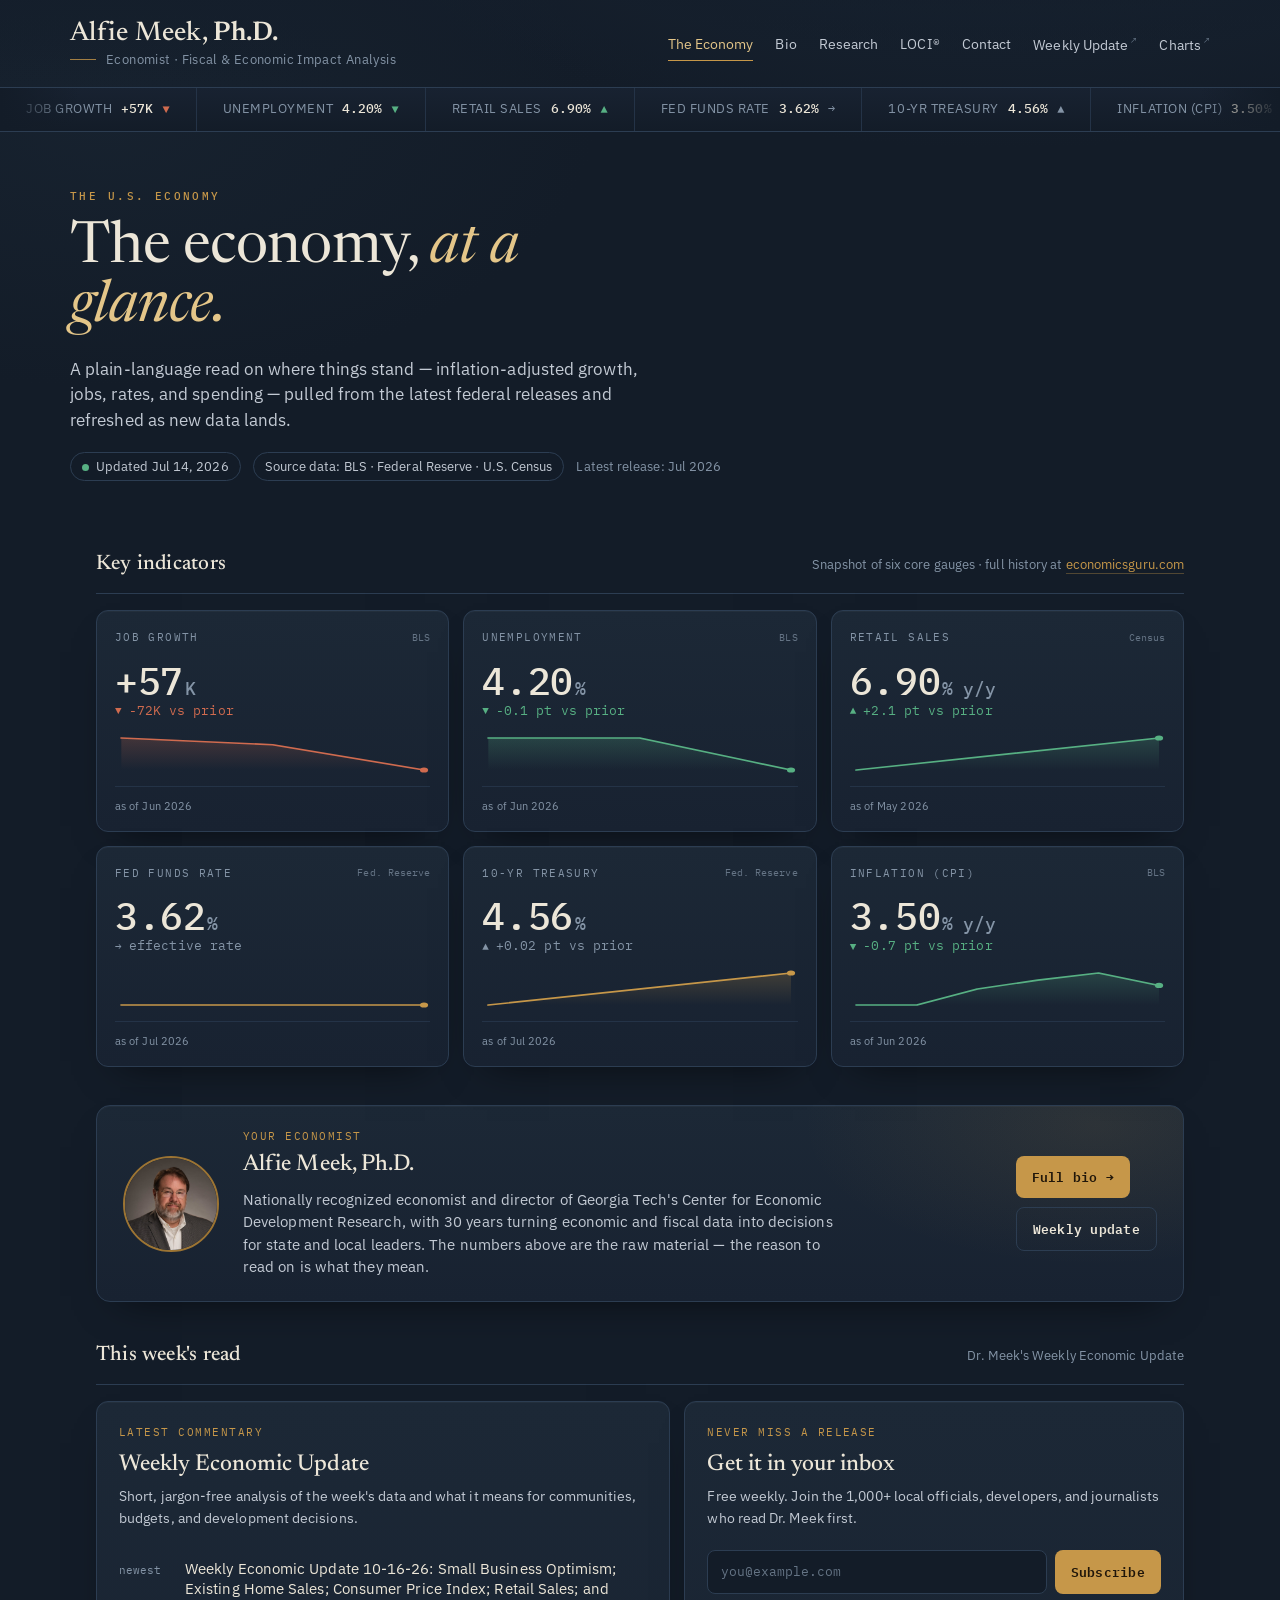
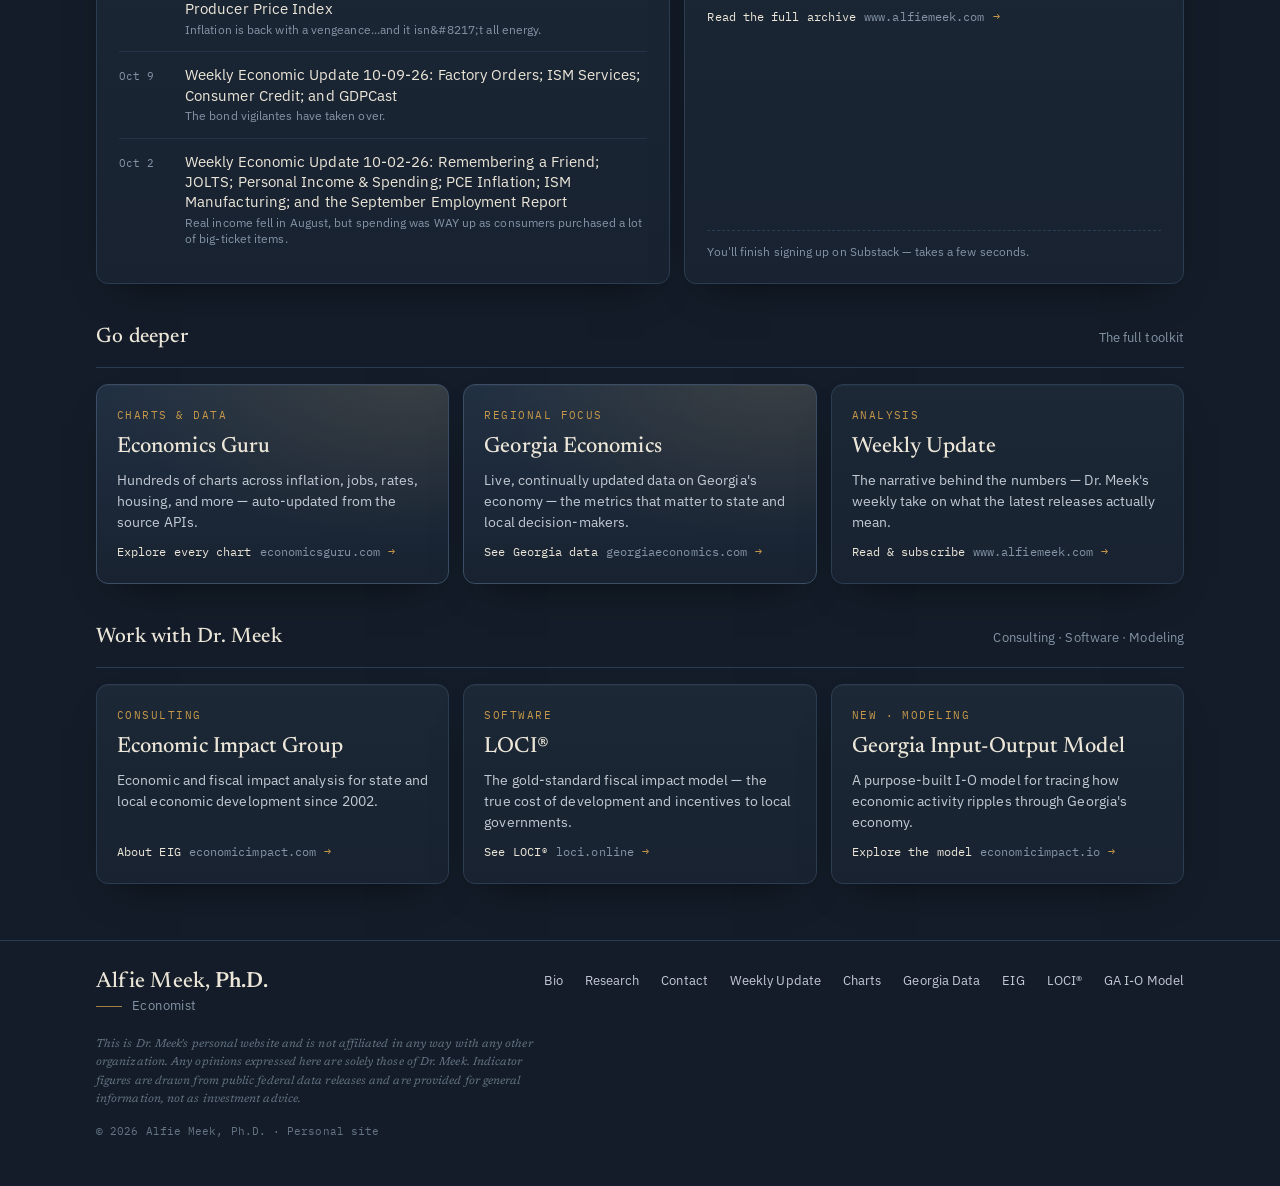
==== commit af4fc28c: "Update weekly post list from Substack feed" ====
--- a/index.html
+++ b/index.html
@@ -170,9 +170,9 @@
       <h3>Weekly Economic Update</h3>
       <p class="p-desc">Short, jargon-free analysis of the week's data and what it means for communities, budgets, and development decisions.</p>
       <div id="posts">
-        <a class="post" href="https://www.alfiemeek.com/p/weekly-economic-update-10-09-26-factory" target="_blank" rel="noopener"><span class="p-date">newest</span><span class="p-title">Weekly Economic Update 10-09-26: Factory Orders; ISM Services; Consumer Credit; and GDPCast<span>The bond vigilantes have taken over.</span></span></a>
+        <a class="post" href="https://www.alfiemeek.com/p/weekly-economic-update-10-16-26-small" target="_blank" rel="noopener"><span class="p-date">newest</span><span class="p-title">Weekly Economic Update 10-16-26: Small Business Optimism; Existing Home Sales; Consumer Price Index; Retail Sales; and Producer Price Index<span>Inflation is back with a vengeance...and it isn&amp;#8217;t all energy.</span></span></a>
+        <a class="post" href="https://www.alfiemeek.com/p/weekly-economic-update-10-09-26-factory" target="_blank" rel="noopener"><span class="p-date">Oct 9</span><span class="p-title">Weekly Economic Update 10-09-26: Factory Orders; ISM Services; Consumer Credit; and GDPCast<span>The bond vigilantes have taken over.</span></span></a>
         <a class="post" href="https://www.alfiemeek.com/p/weekly-economic-update-10-02-26-remembering" target="_blank" rel="noopener"><span class="p-date">Oct 2</span><span class="p-title">Weekly Economic Update 10-02-26: Remembering a Friend; JOLTS; Personal Income &amp; Spending; PCE Inflation; ISM Manufacturing; and the September Employment Report<span>Real income fell in August, but spending was WAY up as consumers purchased a lot of big-ticket items.</span></span></a>
-        <a class="post" href="https://www.alfiemeek.com/p/weekly-economic-update-09-25-26-gdpcast" target="_blank" rel="noopener"><span class="p-date">Sep 25</span><span class="p-title">Weekly Economic Update 09-25-26: GDPcast; New Home Sales; and Durable Goods<span>Weekly post providing the most recent economic data releases, including graphs, charts, explanations, and my thoughts on what it all means.</span></span></a>
       </div>
     </div>
     <div class="panel subwrap">
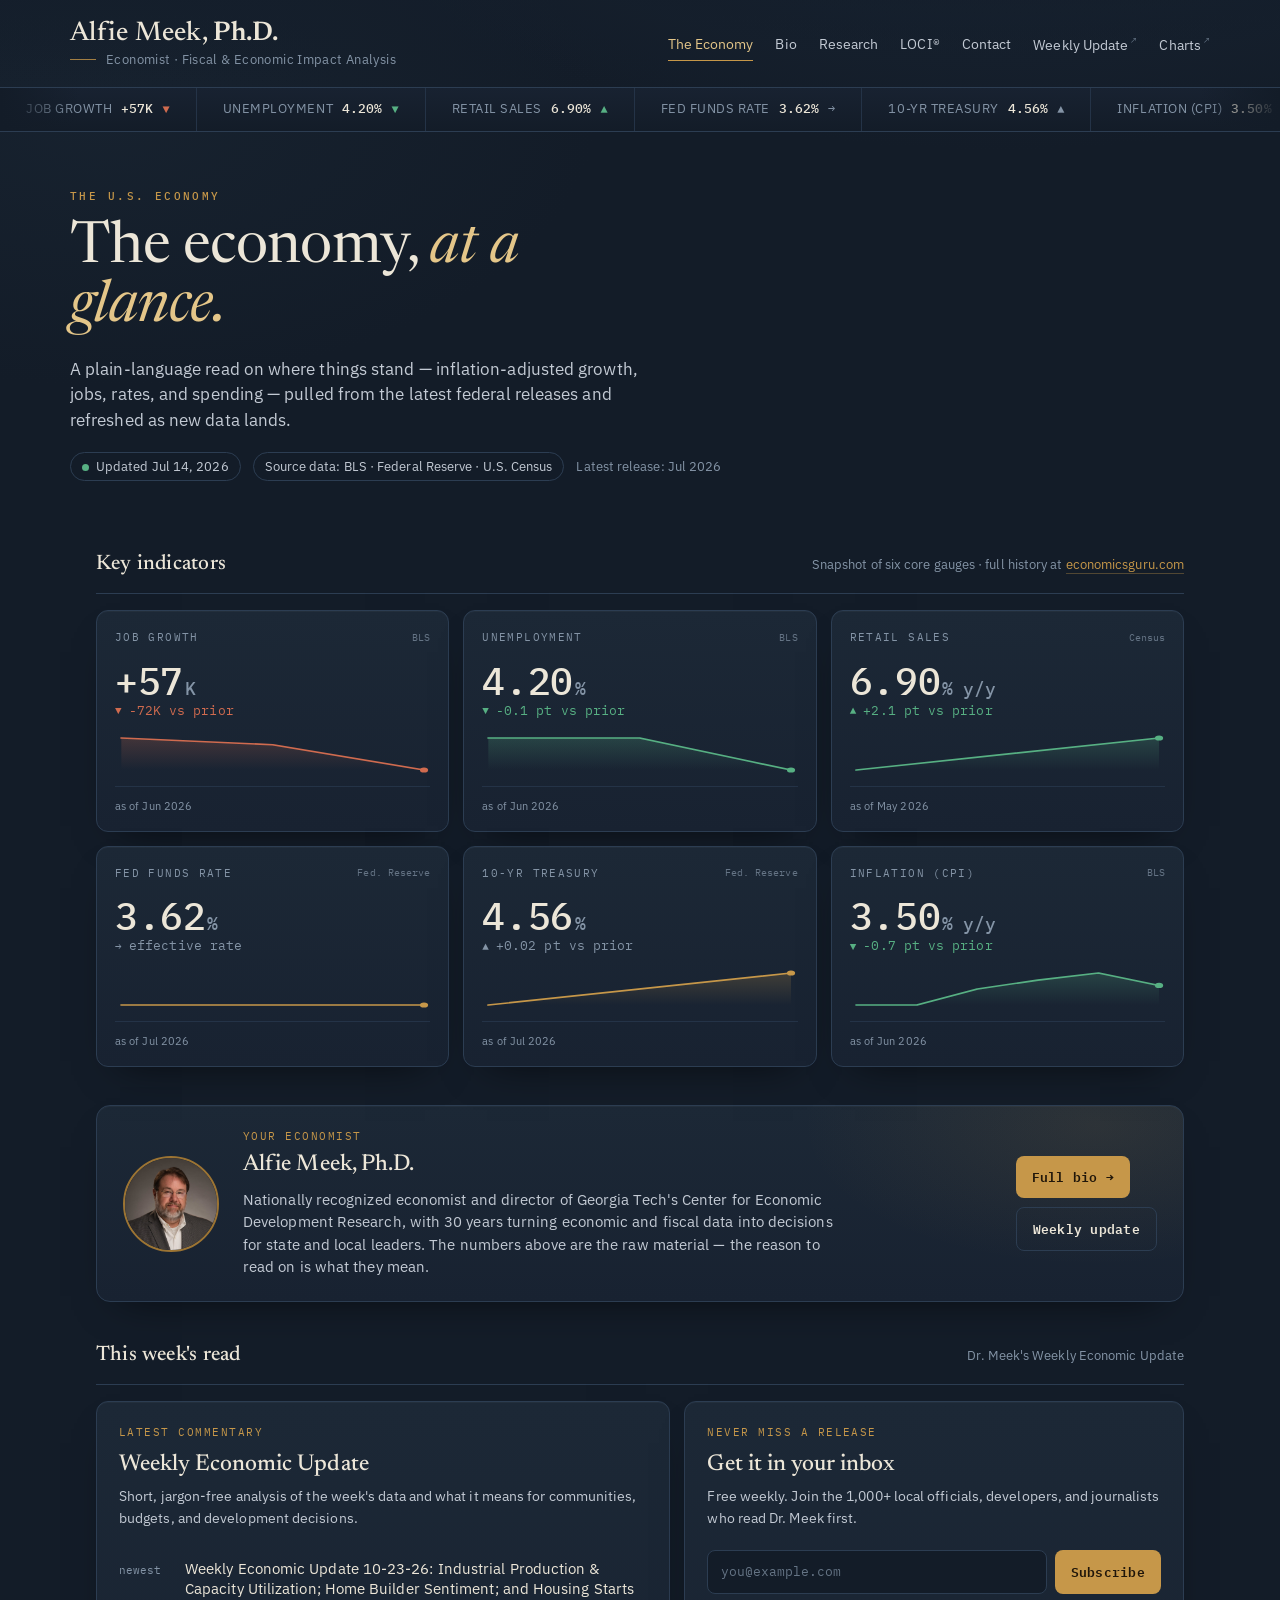
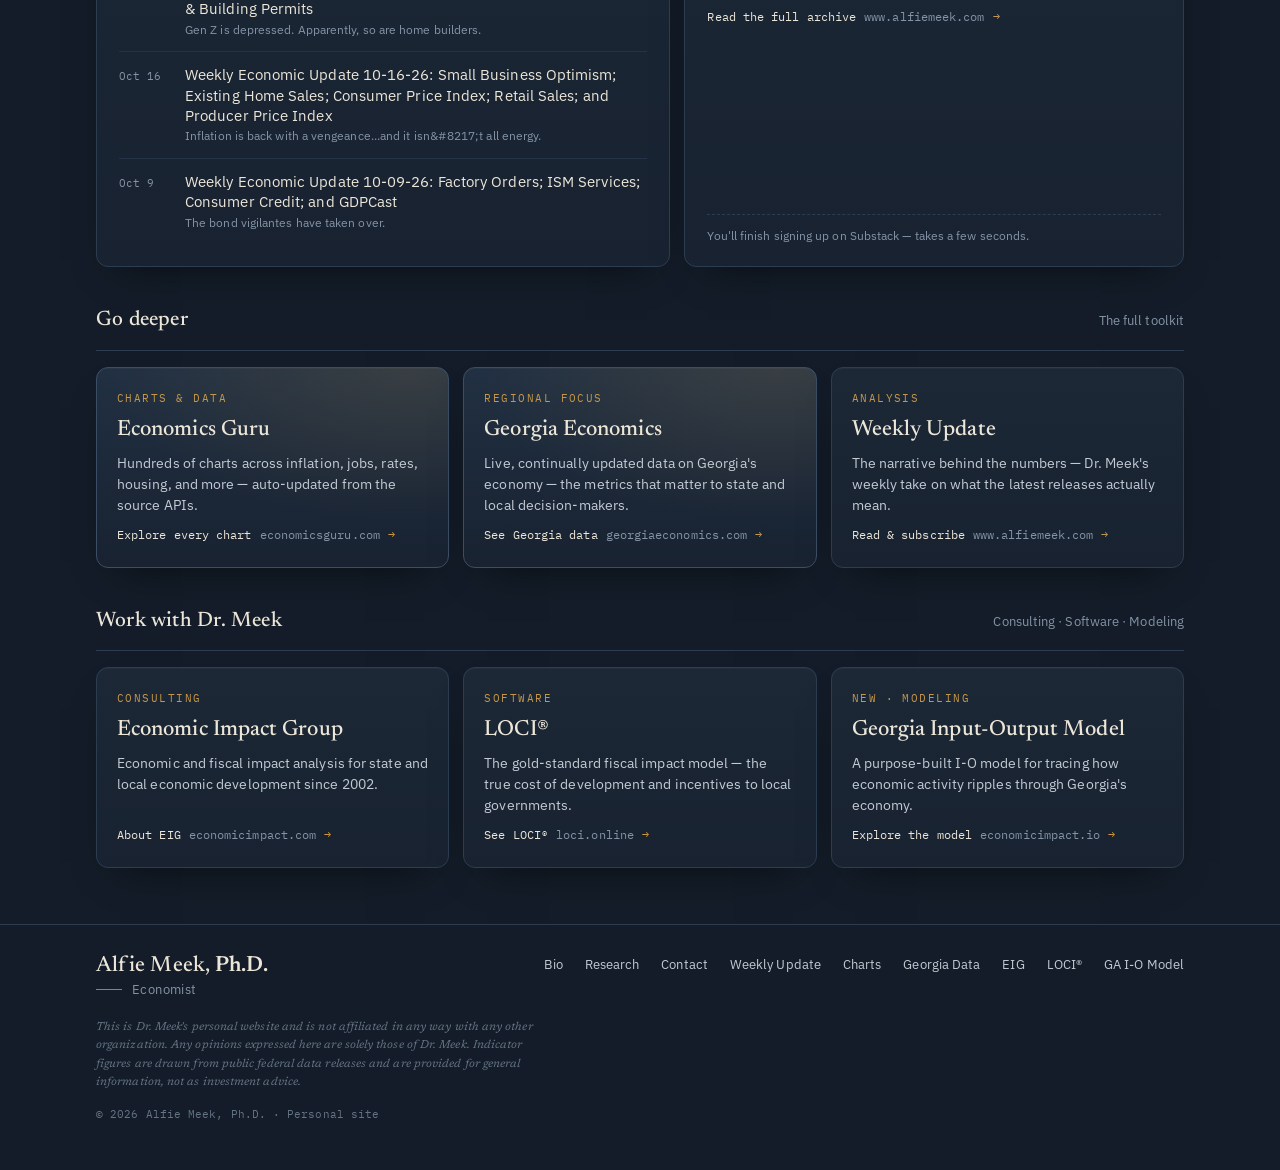
==== commit 0426c22e: "Update weekly post list from Substack feed" ====
--- a/index.html
+++ b/index.html
@@ -170,9 +170,9 @@
       <h3>Weekly Economic Update</h3>
       <p class="p-desc">Short, jargon-free analysis of the week's data and what it means for communities, budgets, and development decisions.</p>
       <div id="posts">
-        <a class="post" href="https://www.alfiemeek.com/p/weekly-economic-update-10-16-26-small" target="_blank" rel="noopener"><span class="p-date">newest</span><span class="p-title">Weekly Economic Update 10-16-26: Small Business Optimism; Existing Home Sales; Consumer Price Index; Retail Sales; and Producer Price Index<span>Inflation is back with a vengeance...and it isn&amp;#8217;t all energy.</span></span></a>
+        <a class="post" href="https://www.alfiemeek.com/p/weekly-economic-update-10-23-26-industrial" target="_blank" rel="noopener"><span class="p-date">newest</span><span class="p-title">Weekly Economic Update 10-23-26: Industrial Production &amp; Capacity Utilization; Home Builder Sentiment; and Housing Starts &amp; Building Permits<span>Gen Z is depressed. Apparently, so are home builders.</span></span></a>
+        <a class="post" href="https://www.alfiemeek.com/p/weekly-economic-update-10-16-26-small" target="_blank" rel="noopener"><span class="p-date">Oct 16</span><span class="p-title">Weekly Economic Update 10-16-26: Small Business Optimism; Existing Home Sales; Consumer Price Index; Retail Sales; and Producer Price Index<span>Inflation is back with a vengeance...and it isn&amp;#8217;t all energy.</span></span></a>
         <a class="post" href="https://www.alfiemeek.com/p/weekly-economic-update-10-09-26-factory" target="_blank" rel="noopener"><span class="p-date">Oct 9</span><span class="p-title">Weekly Economic Update 10-09-26: Factory Orders; ISM Services; Consumer Credit; and GDPCast<span>The bond vigilantes have taken over.</span></span></a>
-        <a class="post" href="https://www.alfiemeek.com/p/weekly-economic-update-10-02-26-remembering" target="_blank" rel="noopener"><span class="p-date">Oct 2</span><span class="p-title">Weekly Economic Update 10-02-26: Remembering a Friend; JOLTS; Personal Income &amp; Spending; PCE Inflation; ISM Manufacturing; and the September Employment Report<span>Real income fell in August, but spending was WAY up as consumers purchased a lot of big-ticket items.</span></span></a>
       </div>
     </div>
     <div class="panel subwrap">
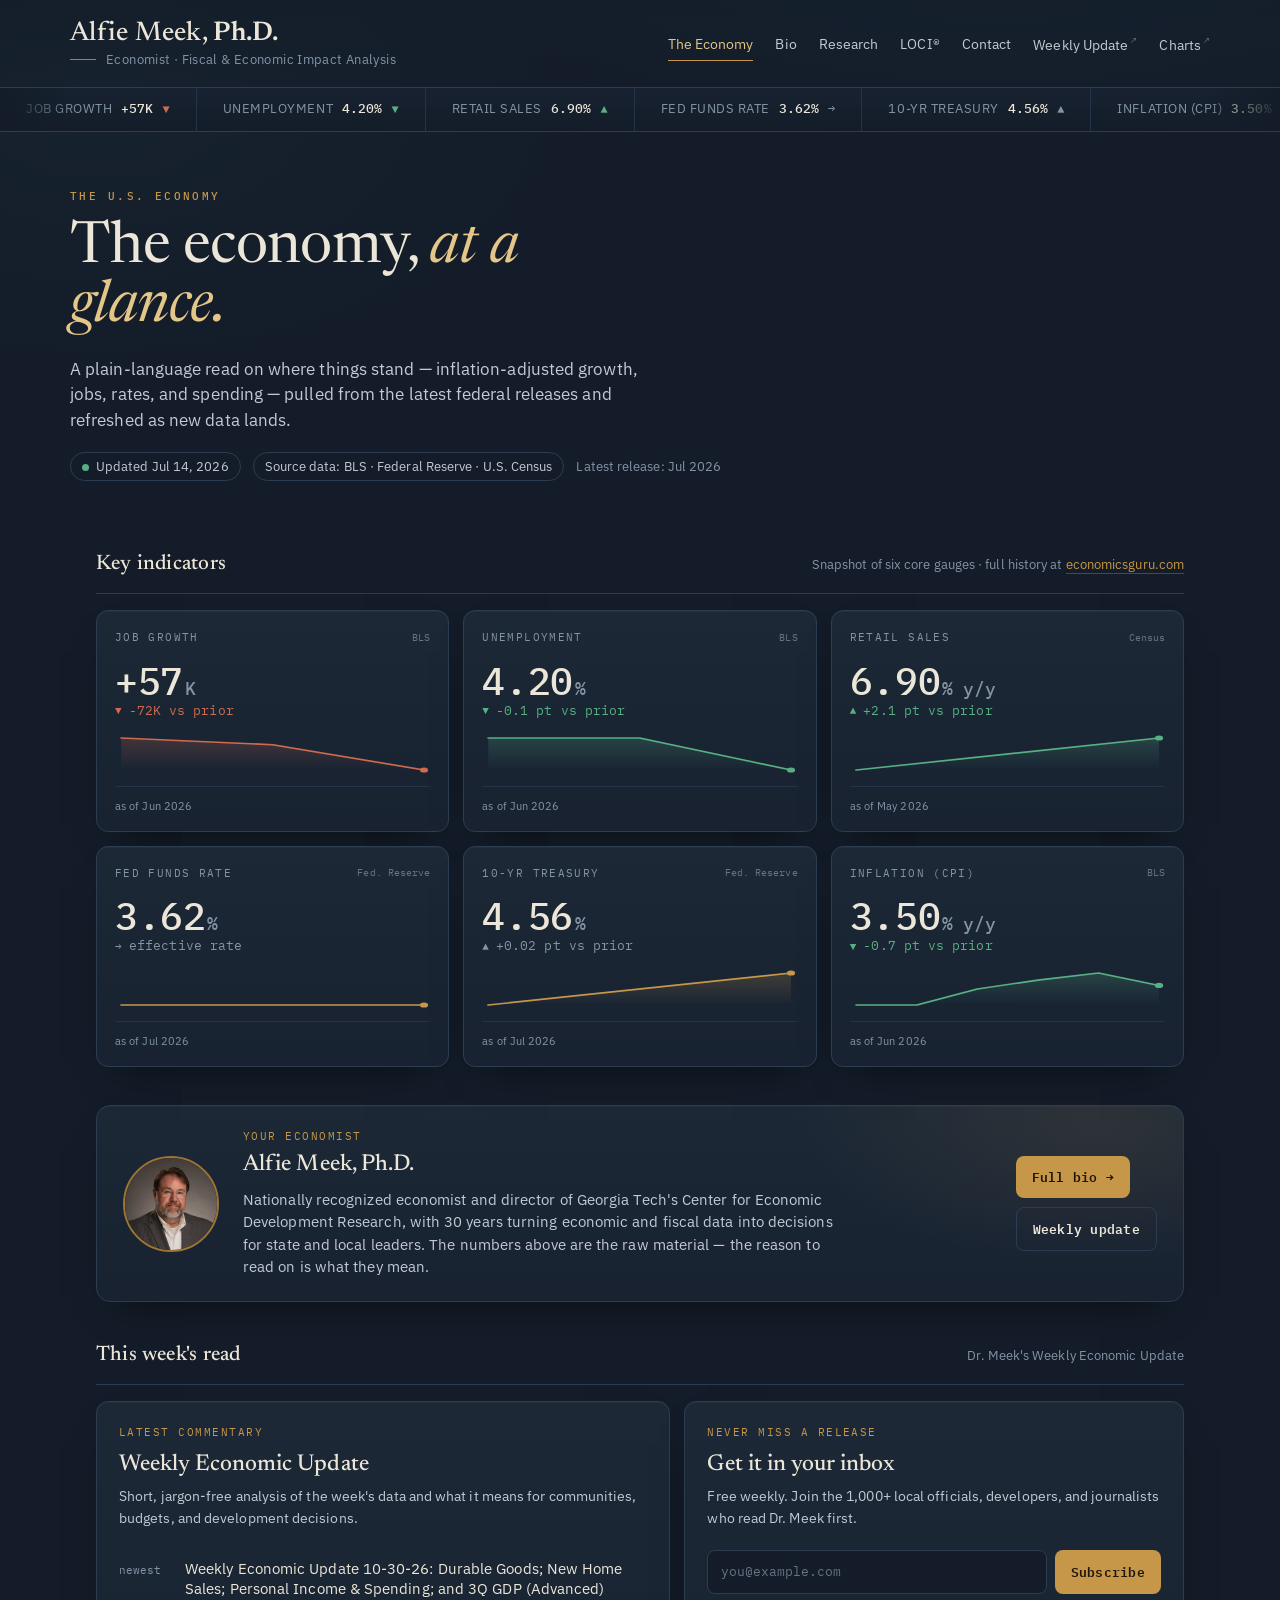
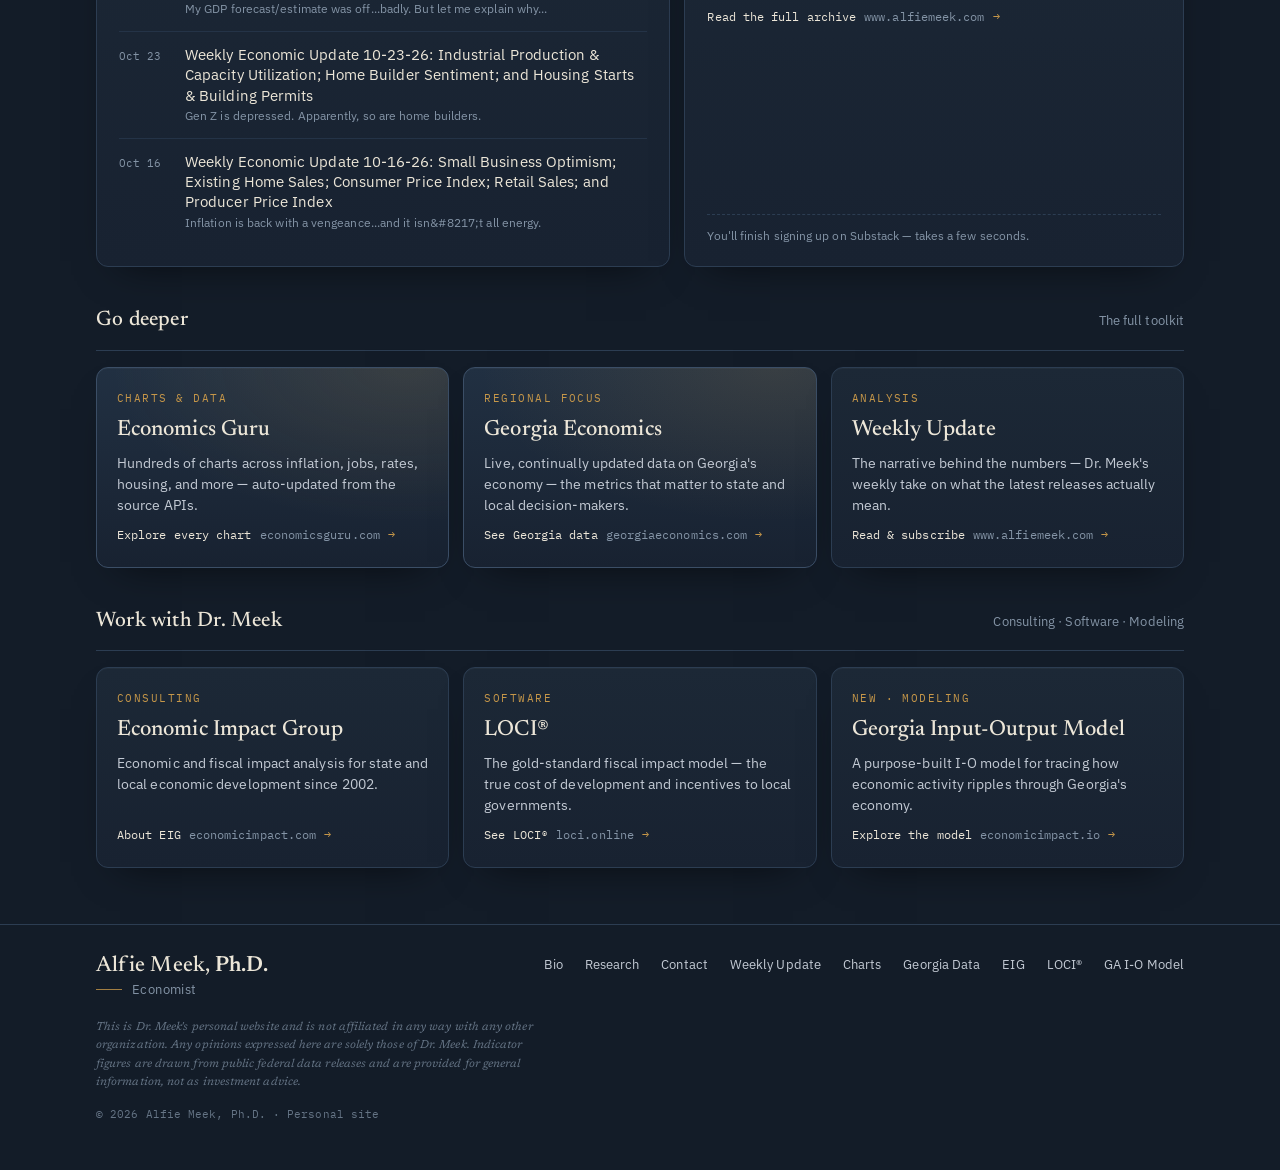
==== commit b910950f: "Update weekly post list from Substack feed" ====
--- a/index.html
+++ b/index.html
@@ -170,9 +170,9 @@
       <h3>Weekly Economic Update</h3>
       <p class="p-desc">Short, jargon-free analysis of the week's data and what it means for communities, budgets, and development decisions.</p>
       <div id="posts">
-        <a class="post" href="https://www.alfiemeek.com/p/weekly-economic-update-10-23-26-industrial" target="_blank" rel="noopener"><span class="p-date">newest</span><span class="p-title">Weekly Economic Update 10-23-26: Industrial Production &amp; Capacity Utilization; Home Builder Sentiment; and Housing Starts &amp; Building Permits<span>Gen Z is depressed. Apparently, so are home builders.</span></span></a>
+        <a class="post" href="https://www.alfiemeek.com/p/weekly-economic-update-10-30-26-durable" target="_blank" rel="noopener"><span class="p-date">newest</span><span class="p-title">Weekly Economic Update 10-30-26: Durable Goods; New Home Sales; Personal Income &amp; Spending; and 3Q GDP (Advanced)<span>My GDP forecast/estimate was off...badly. But let me explain why...</span></span></a>
+        <a class="post" href="https://www.alfiemeek.com/p/weekly-economic-update-10-23-26-industrial" target="_blank" rel="noopener"><span class="p-date">Oct 23</span><span class="p-title">Weekly Economic Update 10-23-26: Industrial Production &amp; Capacity Utilization; Home Builder Sentiment; and Housing Starts &amp; Building Permits<span>Gen Z is depressed. Apparently, so are home builders.</span></span></a>
         <a class="post" href="https://www.alfiemeek.com/p/weekly-economic-update-10-16-26-small" target="_blank" rel="noopener"><span class="p-date">Oct 16</span><span class="p-title">Weekly Economic Update 10-16-26: Small Business Optimism; Existing Home Sales; Consumer Price Index; Retail Sales; and Producer Price Index<span>Inflation is back with a vengeance...and it isn&amp;#8217;t all energy.</span></span></a>
-        <a class="post" href="https://www.alfiemeek.com/p/weekly-economic-update-10-09-26-factory" target="_blank" rel="noopener"><span class="p-date">Oct 9</span><span class="p-title">Weekly Economic Update 10-09-26: Factory Orders; ISM Services; Consumer Credit; and GDPCast<span>The bond vigilantes have taken over.</span></span></a>
       </div>
     </div>
     <div class="panel subwrap">
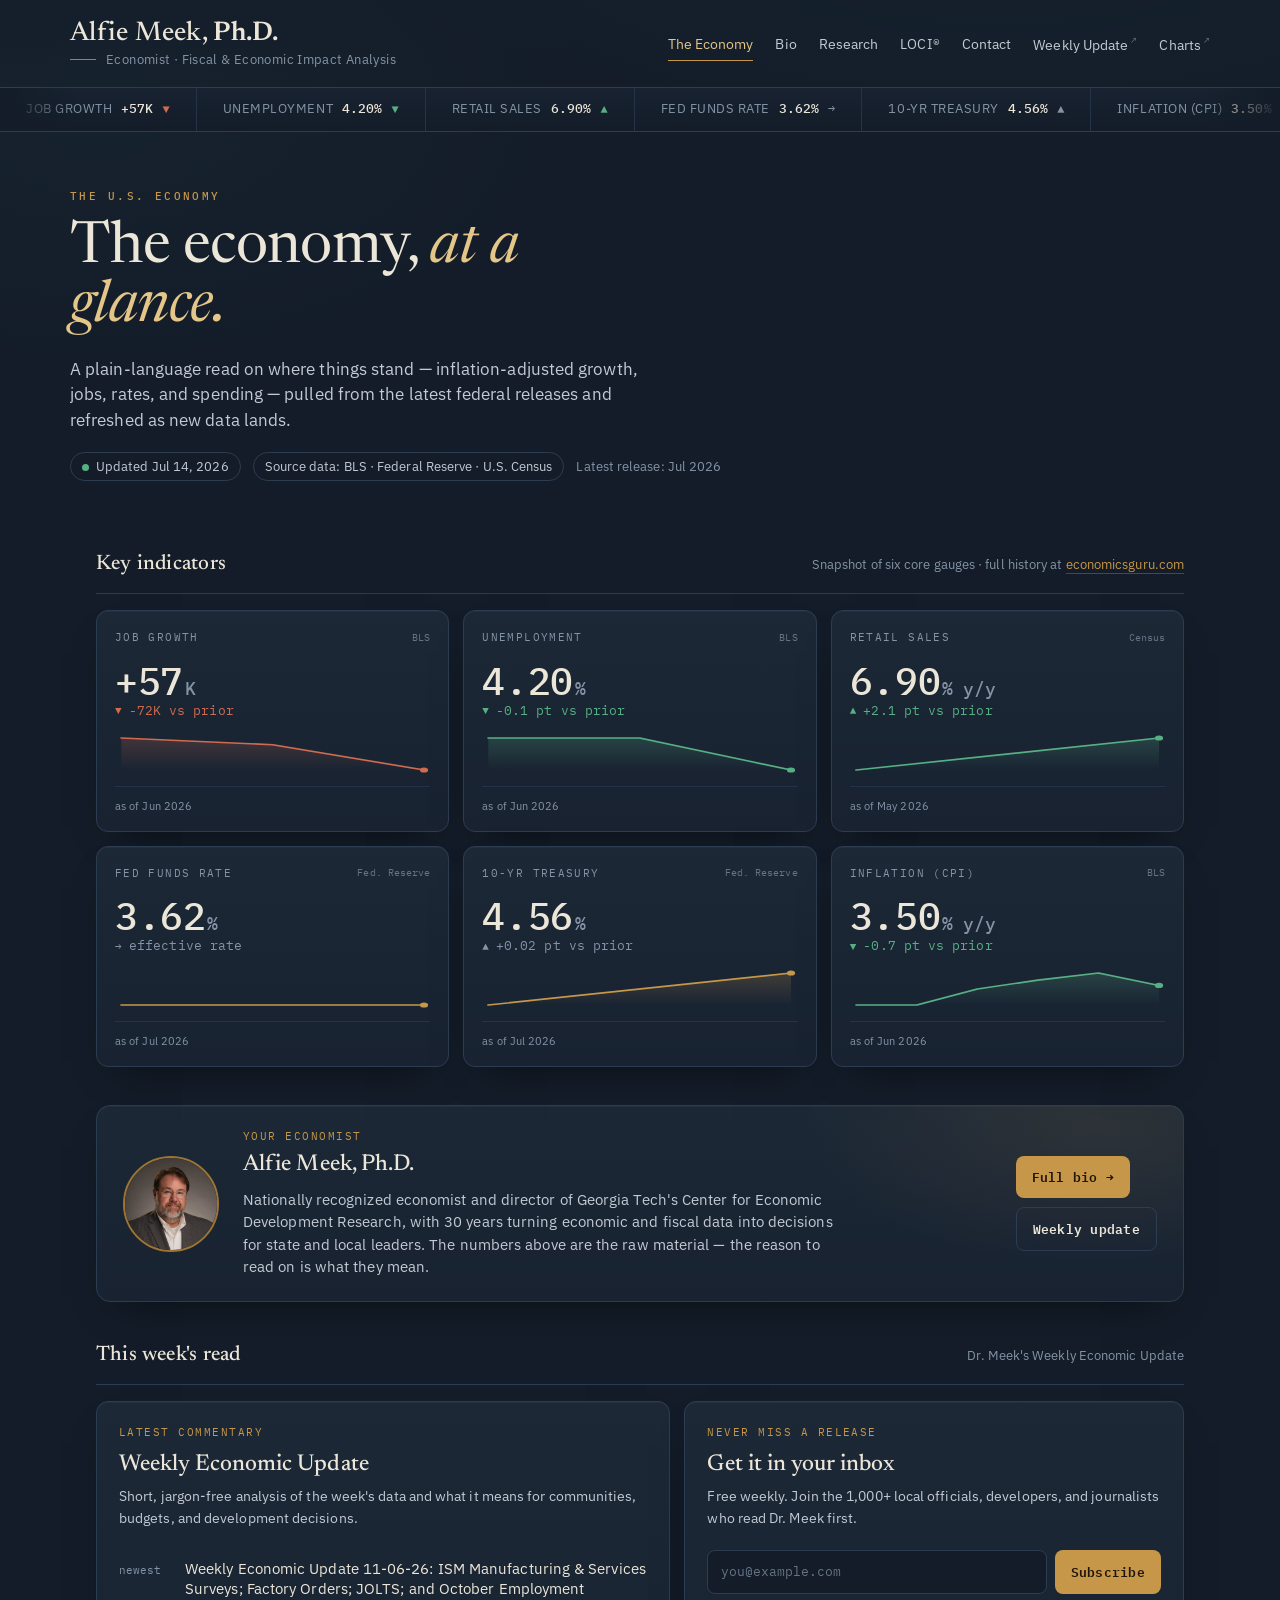
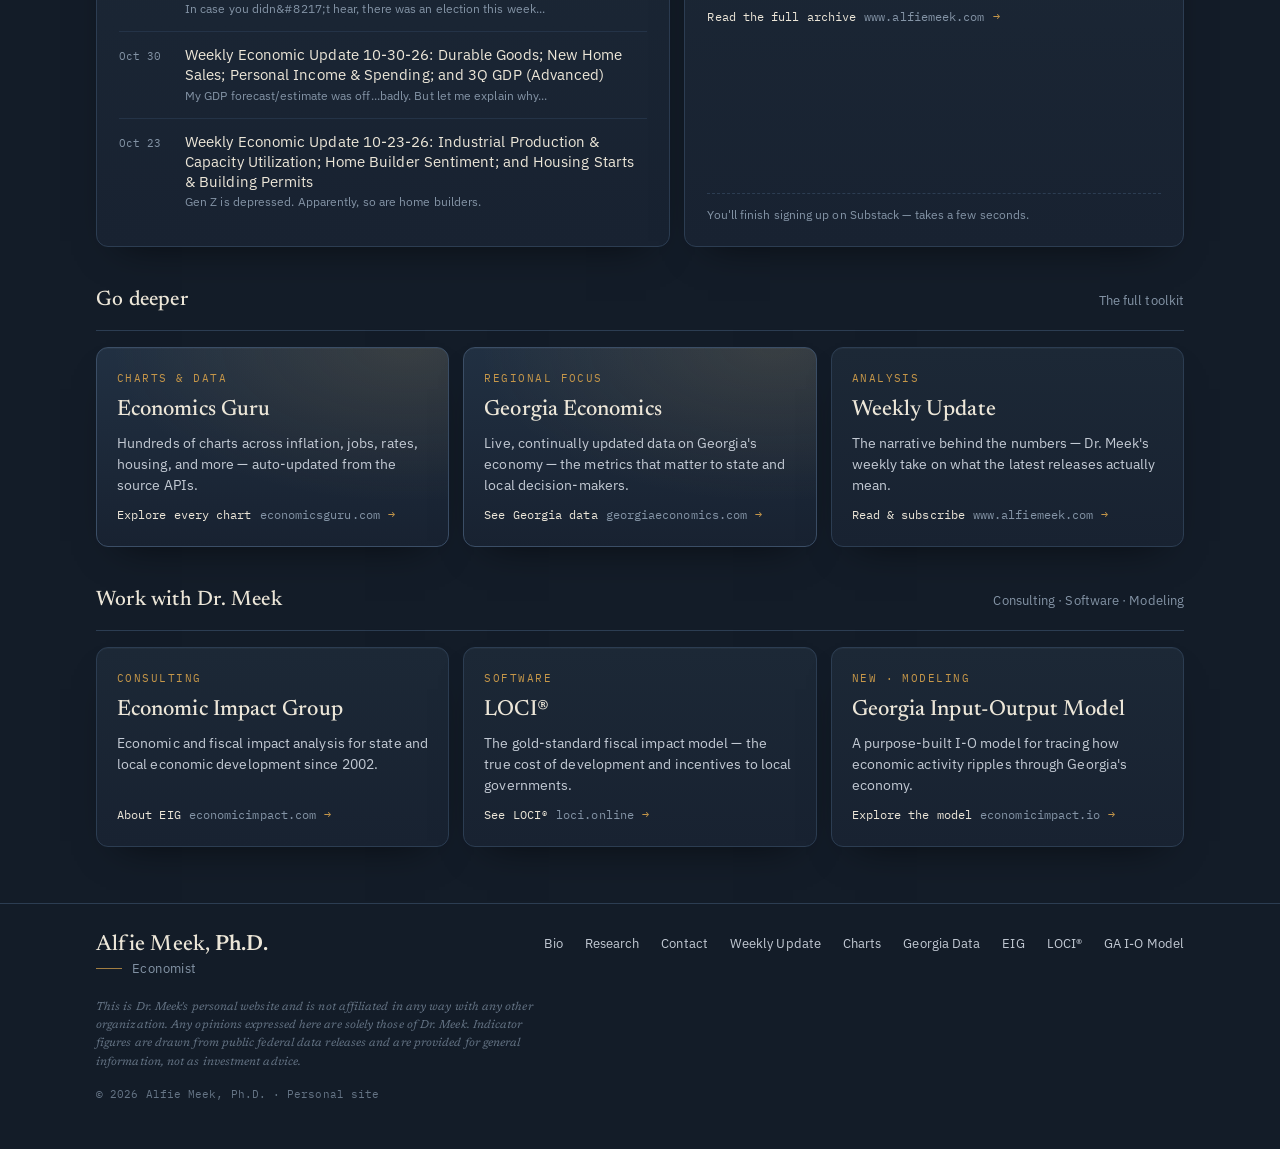
==== commit bcf2d455: "Update weekly post list from Substack feed" ====
--- a/index.html
+++ b/index.html
@@ -170,9 +170,9 @@
       <h3>Weekly Economic Update</h3>
       <p class="p-desc">Short, jargon-free analysis of the week's data and what it means for communities, budgets, and development decisions.</p>
       <div id="posts">
-        <a class="post" href="https://www.alfiemeek.com/p/weekly-economic-update-10-30-26-durable" target="_blank" rel="noopener"><span class="p-date">newest</span><span class="p-title">Weekly Economic Update 10-30-26: Durable Goods; New Home Sales; Personal Income &amp; Spending; and 3Q GDP (Advanced)<span>My GDP forecast/estimate was off...badly. But let me explain why...</span></span></a>
+        <a class="post" href="https://www.alfiemeek.com/p/weekly-economic-update-11-03-26-ism" target="_blank" rel="noopener"><span class="p-date">newest</span><span class="p-title">Weekly Economic Update 11-06-26: ISM Manufacturing &amp; Services Surveys; Factory Orders; JOLTS; and October Employment<span>In case you didn&amp;#8217;t hear, there was an election this week...</span></span></a>
+        <a class="post" href="https://www.alfiemeek.com/p/weekly-economic-update-10-30-26-durable" target="_blank" rel="noopener"><span class="p-date">Oct 30</span><span class="p-title">Weekly Economic Update 10-30-26: Durable Goods; New Home Sales; Personal Income &amp; Spending; and 3Q GDP (Advanced)<span>My GDP forecast/estimate was off...badly. But let me explain why...</span></span></a>
         <a class="post" href="https://www.alfiemeek.com/p/weekly-economic-update-10-23-26-industrial" target="_blank" rel="noopener"><span class="p-date">Oct 23</span><span class="p-title">Weekly Economic Update 10-23-26: Industrial Production &amp; Capacity Utilization; Home Builder Sentiment; and Housing Starts &amp; Building Permits<span>Gen Z is depressed. Apparently, so are home builders.</span></span></a>
-        <a class="post" href="https://www.alfiemeek.com/p/weekly-economic-update-10-16-26-small" target="_blank" rel="noopener"><span class="p-date">Oct 16</span><span class="p-title">Weekly Economic Update 10-16-26: Small Business Optimism; Existing Home Sales; Consumer Price Index; Retail Sales; and Producer Price Index<span>Inflation is back with a vengeance...and it isn&amp;#8217;t all energy.</span></span></a>
       </div>
     </div>
     <div class="panel subwrap">
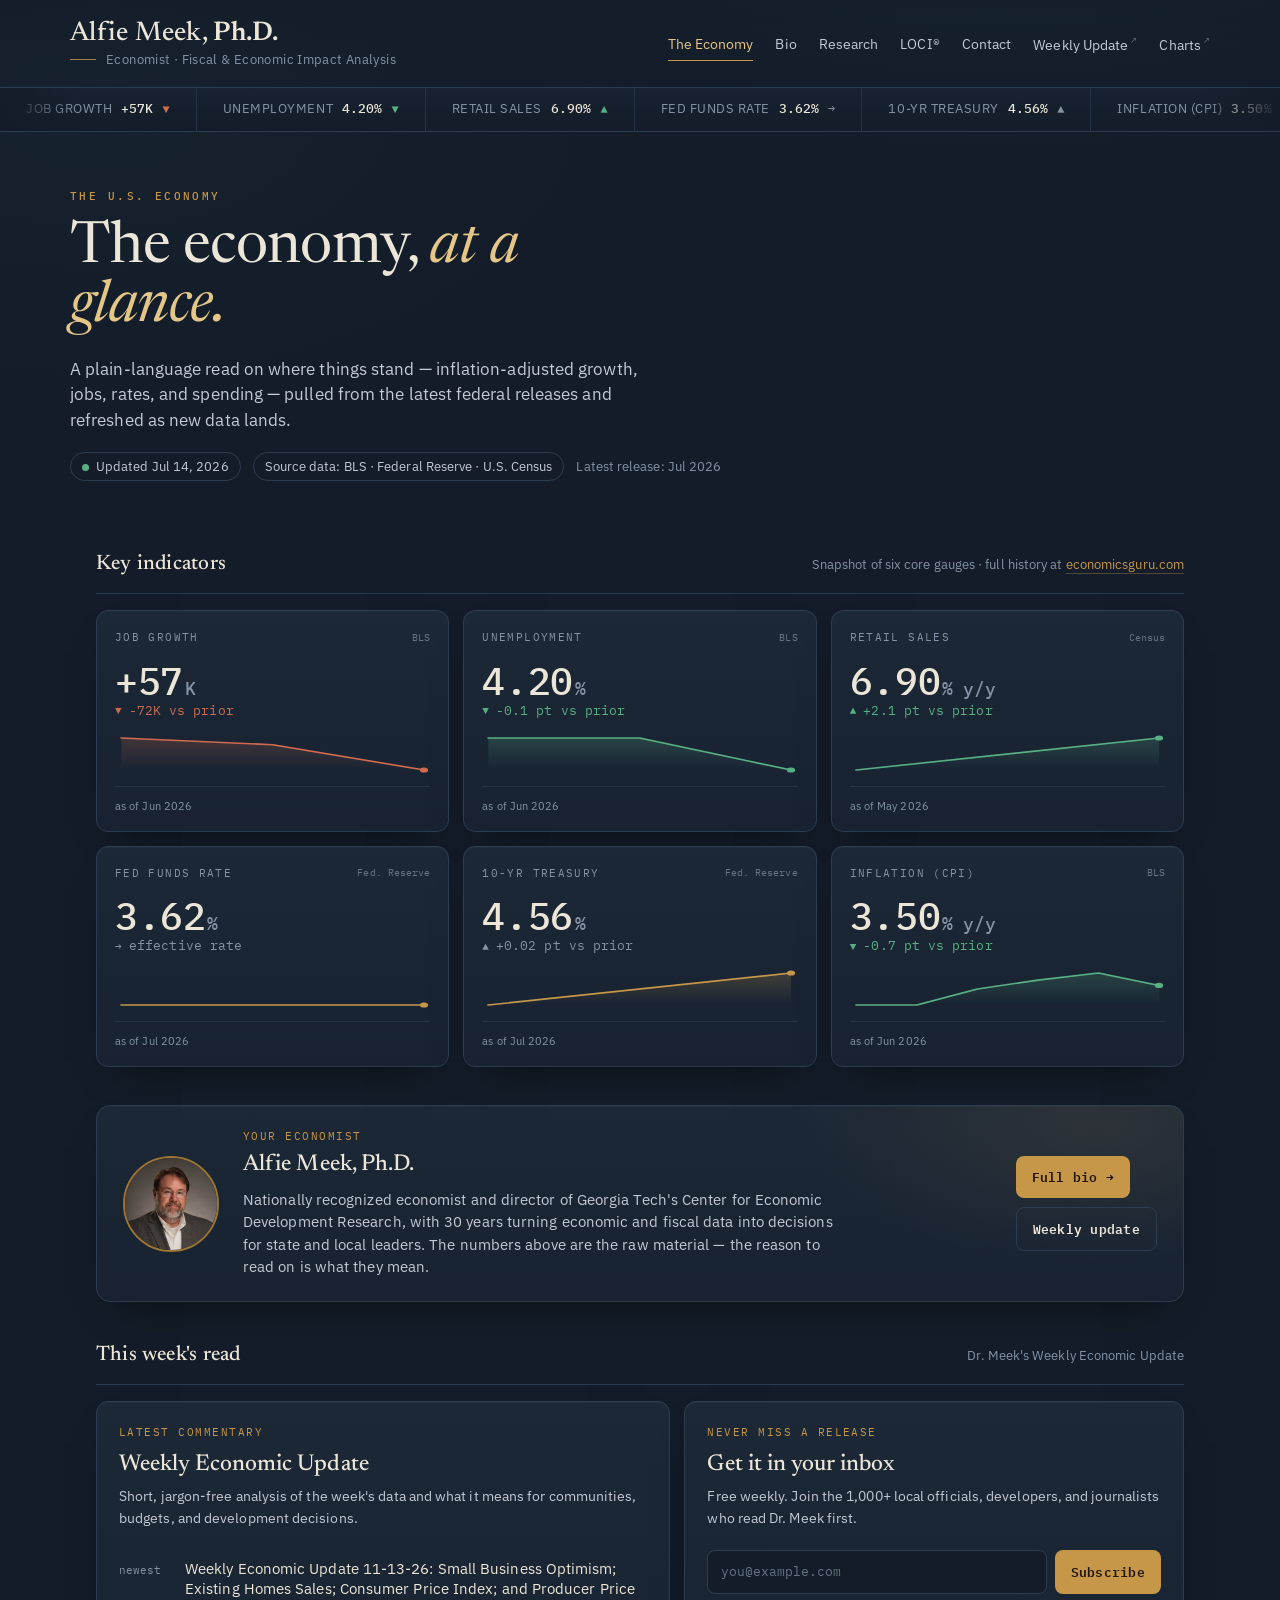
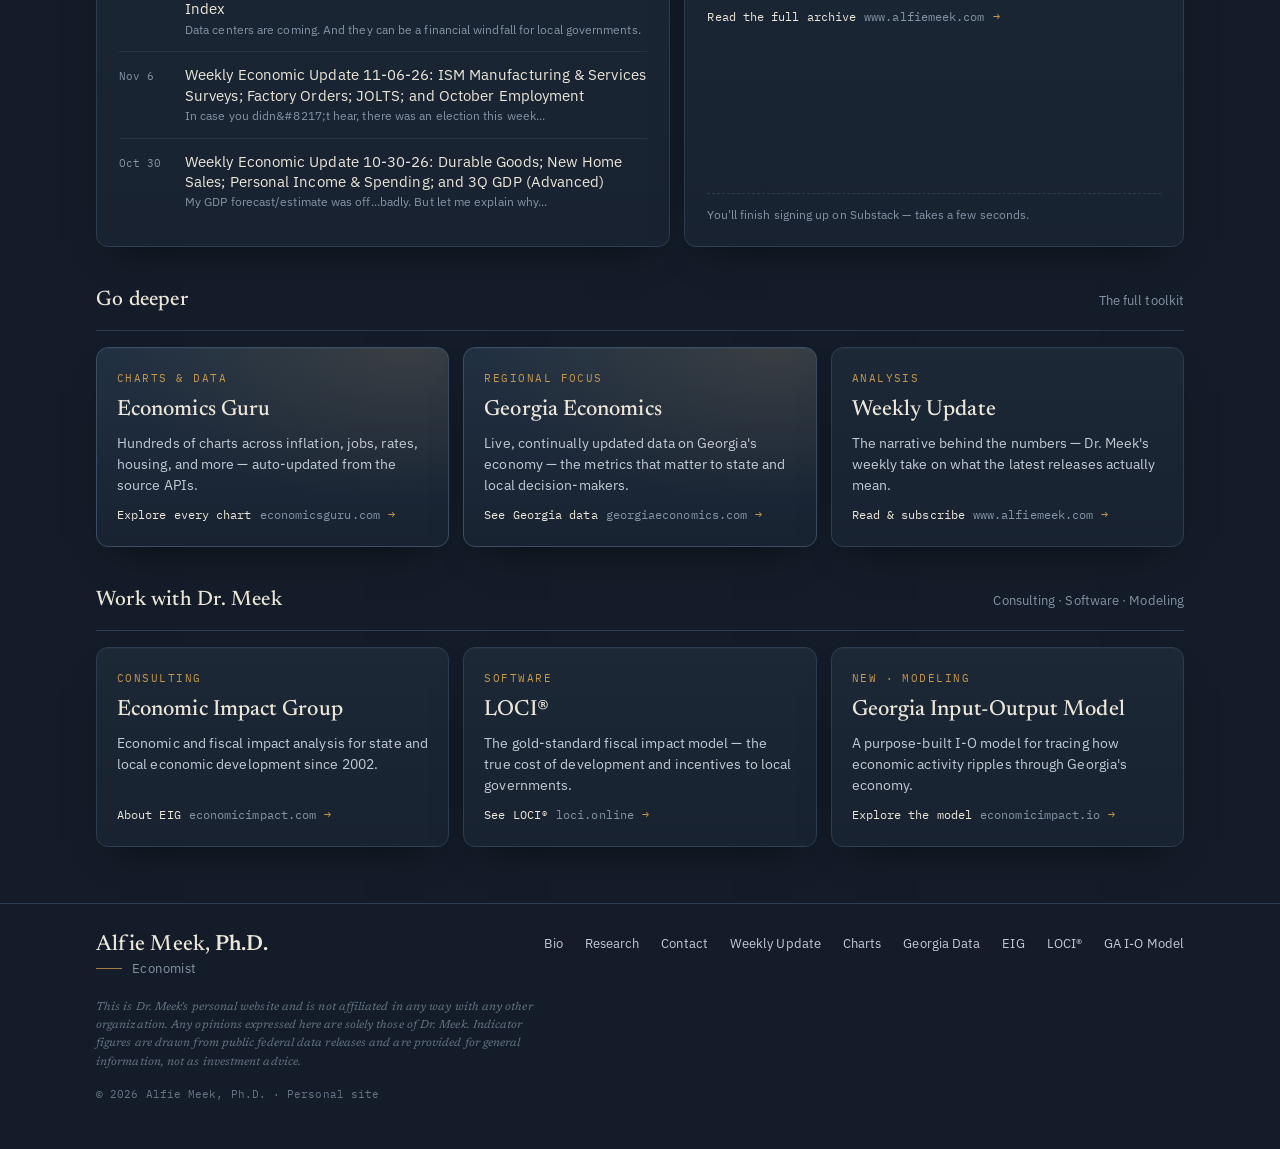
==== commit f804da38: "Update weekly post list from Substack feed" ====
--- a/index.html
+++ b/index.html
@@ -170,9 +170,9 @@
       <h3>Weekly Economic Update</h3>
       <p class="p-desc">Short, jargon-free analysis of the week's data and what it means for communities, budgets, and development decisions.</p>
       <div id="posts">
-        <a class="post" href="https://www.alfiemeek.com/p/weekly-economic-update-11-03-26-ism" target="_blank" rel="noopener"><span class="p-date">newest</span><span class="p-title">Weekly Economic Update 11-06-26: ISM Manufacturing &amp; Services Surveys; Factory Orders; JOLTS; and October Employment<span>In case you didn&amp;#8217;t hear, there was an election this week...</span></span></a>
+        <a class="post" href="https://www.alfiemeek.com/p/weekly-economic-update-11-13-26-small" target="_blank" rel="noopener"><span class="p-date">newest</span><span class="p-title">Weekly Economic Update 11-13-26: Small Business Optimism; Existing Homes Sales; Consumer Price Index; and Producer Price Index<span>Data centers are coming. And they can be a financial windfall for local governments.</span></span></a>
+        <a class="post" href="https://www.alfiemeek.com/p/weekly-economic-update-11-03-26-ism" target="_blank" rel="noopener"><span class="p-date">Nov 6</span><span class="p-title">Weekly Economic Update 11-06-26: ISM Manufacturing &amp; Services Surveys; Factory Orders; JOLTS; and October Employment<span>In case you didn&amp;#8217;t hear, there was an election this week...</span></span></a>
         <a class="post" href="https://www.alfiemeek.com/p/weekly-economic-update-10-30-26-durable" target="_blank" rel="noopener"><span class="p-date">Oct 30</span><span class="p-title">Weekly Economic Update 10-30-26: Durable Goods; New Home Sales; Personal Income &amp; Spending; and 3Q GDP (Advanced)<span>My GDP forecast/estimate was off...badly. But let me explain why...</span></span></a>
-        <a class="post" href="https://www.alfiemeek.com/p/weekly-economic-update-10-23-26-industrial" target="_blank" rel="noopener"><span class="p-date">Oct 23</span><span class="p-title">Weekly Economic Update 10-23-26: Industrial Production &amp; Capacity Utilization; Home Builder Sentiment; and Housing Starts &amp; Building Permits<span>Gen Z is depressed. Apparently, so are home builders.</span></span></a>
       </div>
     </div>
     <div class="panel subwrap">
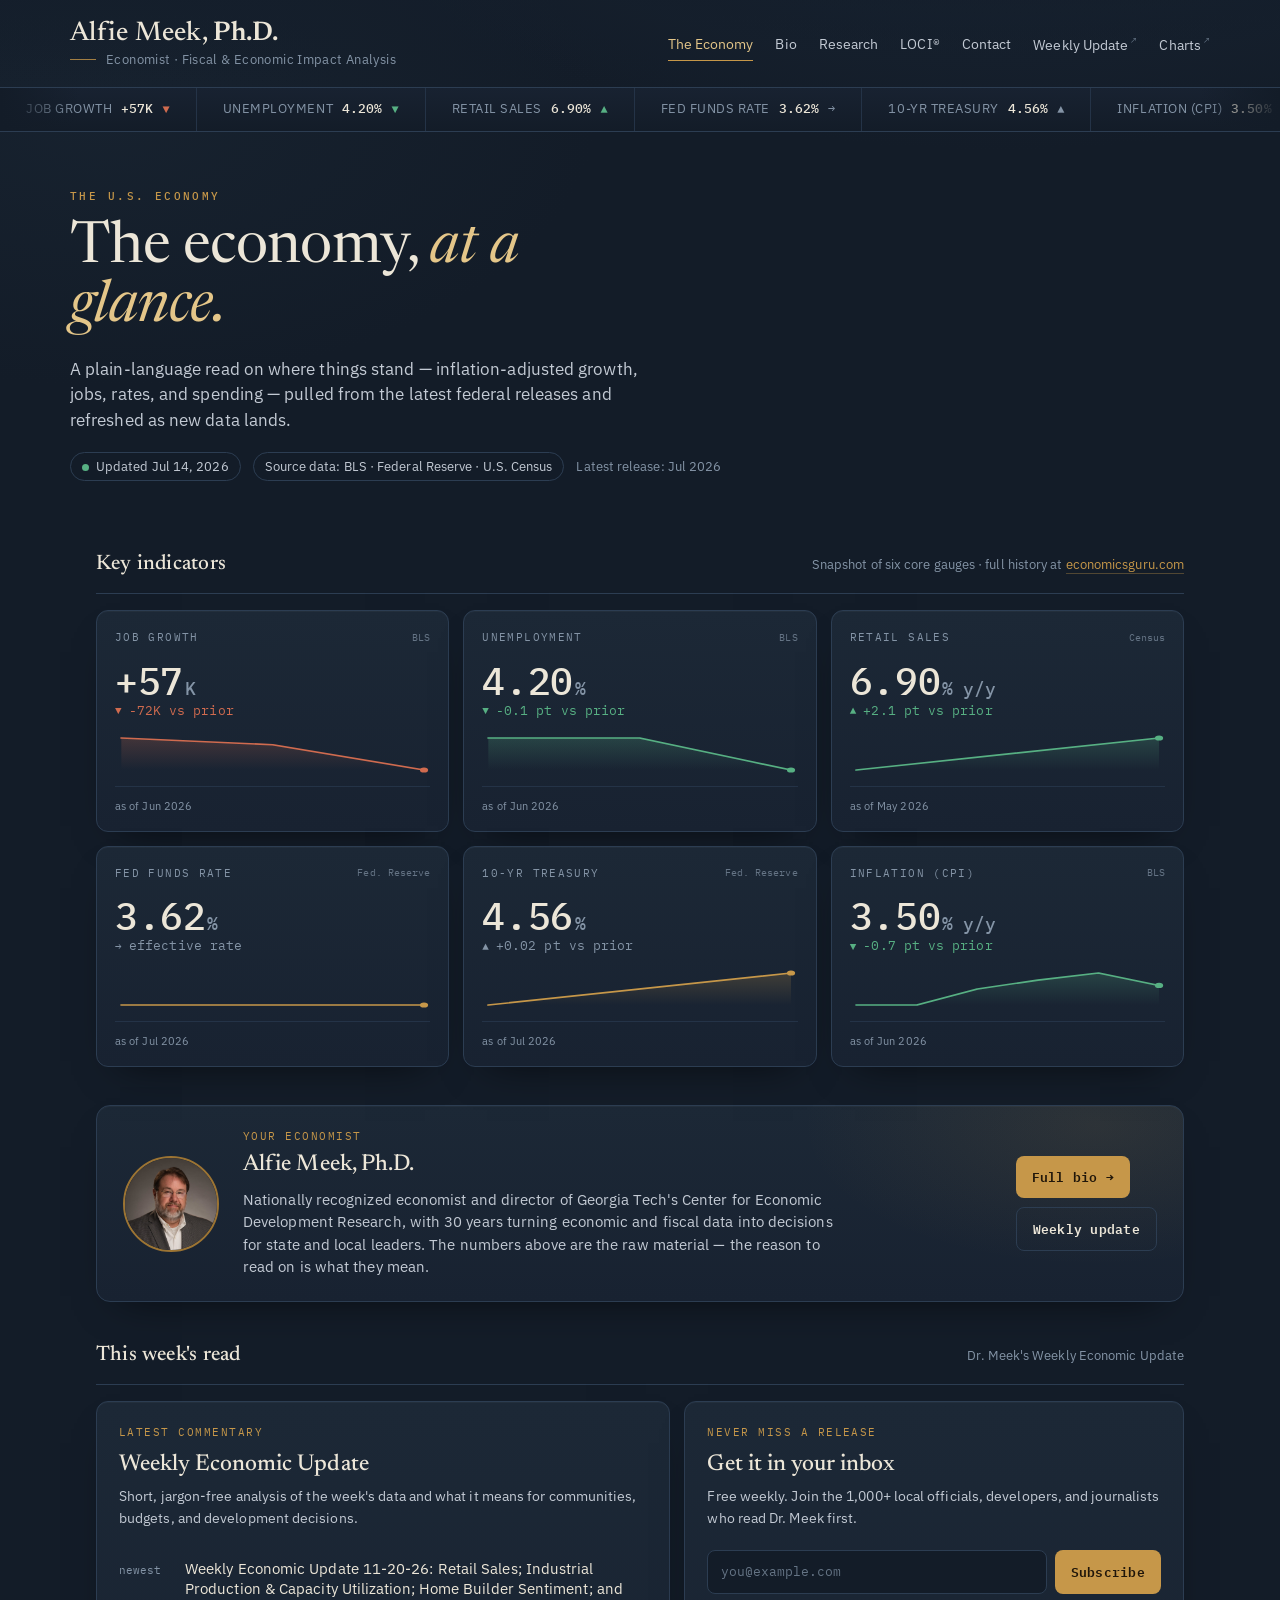
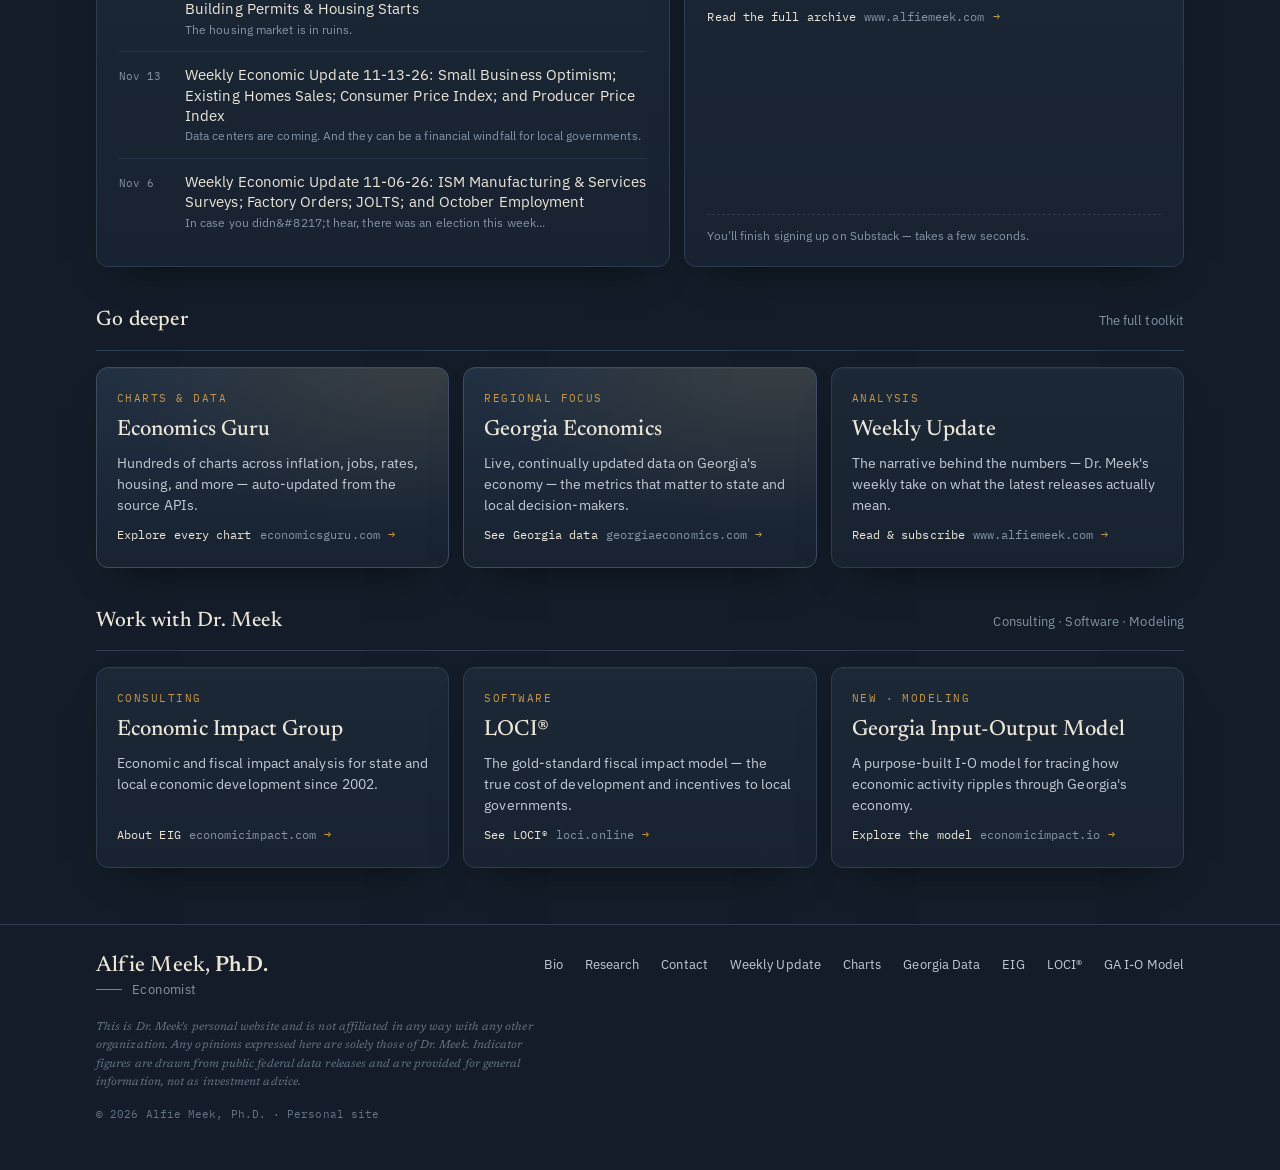
==== commit 89a3bc91: "Update weekly post list from Substack feed" ====
--- a/index.html
+++ b/index.html
@@ -170,9 +170,9 @@
       <h3>Weekly Economic Update</h3>
       <p class="p-desc">Short, jargon-free analysis of the week's data and what it means for communities, budgets, and development decisions.</p>
       <div id="posts">
-        <a class="post" href="https://www.alfiemeek.com/p/weekly-economic-update-11-13-26-small" target="_blank" rel="noopener"><span class="p-date">newest</span><span class="p-title">Weekly Economic Update 11-13-26: Small Business Optimism; Existing Homes Sales; Consumer Price Index; and Producer Price Index<span>Data centers are coming. And they can be a financial windfall for local governments.</span></span></a>
+        <a class="post" href="https://www.alfiemeek.com/p/weekly-economic-update-11-20-26-retail" target="_blank" rel="noopener"><span class="p-date">newest</span><span class="p-title">Weekly Economic Update 11-20-26: Retail Sales; Industrial Production &amp; Capacity Utilization; Home Builder Sentiment; and Building Permits &amp; Housing Starts<span>The housing market is in ruins.</span></span></a>
+        <a class="post" href="https://www.alfiemeek.com/p/weekly-economic-update-11-13-26-small" target="_blank" rel="noopener"><span class="p-date">Nov 13</span><span class="p-title">Weekly Economic Update 11-13-26: Small Business Optimism; Existing Homes Sales; Consumer Price Index; and Producer Price Index<span>Data centers are coming. And they can be a financial windfall for local governments.</span></span></a>
         <a class="post" href="https://www.alfiemeek.com/p/weekly-economic-update-11-03-26-ism" target="_blank" rel="noopener"><span class="p-date">Nov 6</span><span class="p-title">Weekly Economic Update 11-06-26: ISM Manufacturing &amp; Services Surveys; Factory Orders; JOLTS; and October Employment<span>In case you didn&amp;#8217;t hear, there was an election this week...</span></span></a>
-        <a class="post" href="https://www.alfiemeek.com/p/weekly-economic-update-10-30-26-durable" target="_blank" rel="noopener"><span class="p-date">Oct 30</span><span class="p-title">Weekly Economic Update 10-30-26: Durable Goods; New Home Sales; Personal Income &amp; Spending; and 3Q GDP (Advanced)<span>My GDP forecast/estimate was off...badly. But let me explain why...</span></span></a>
       </div>
     </div>
     <div class="panel subwrap">
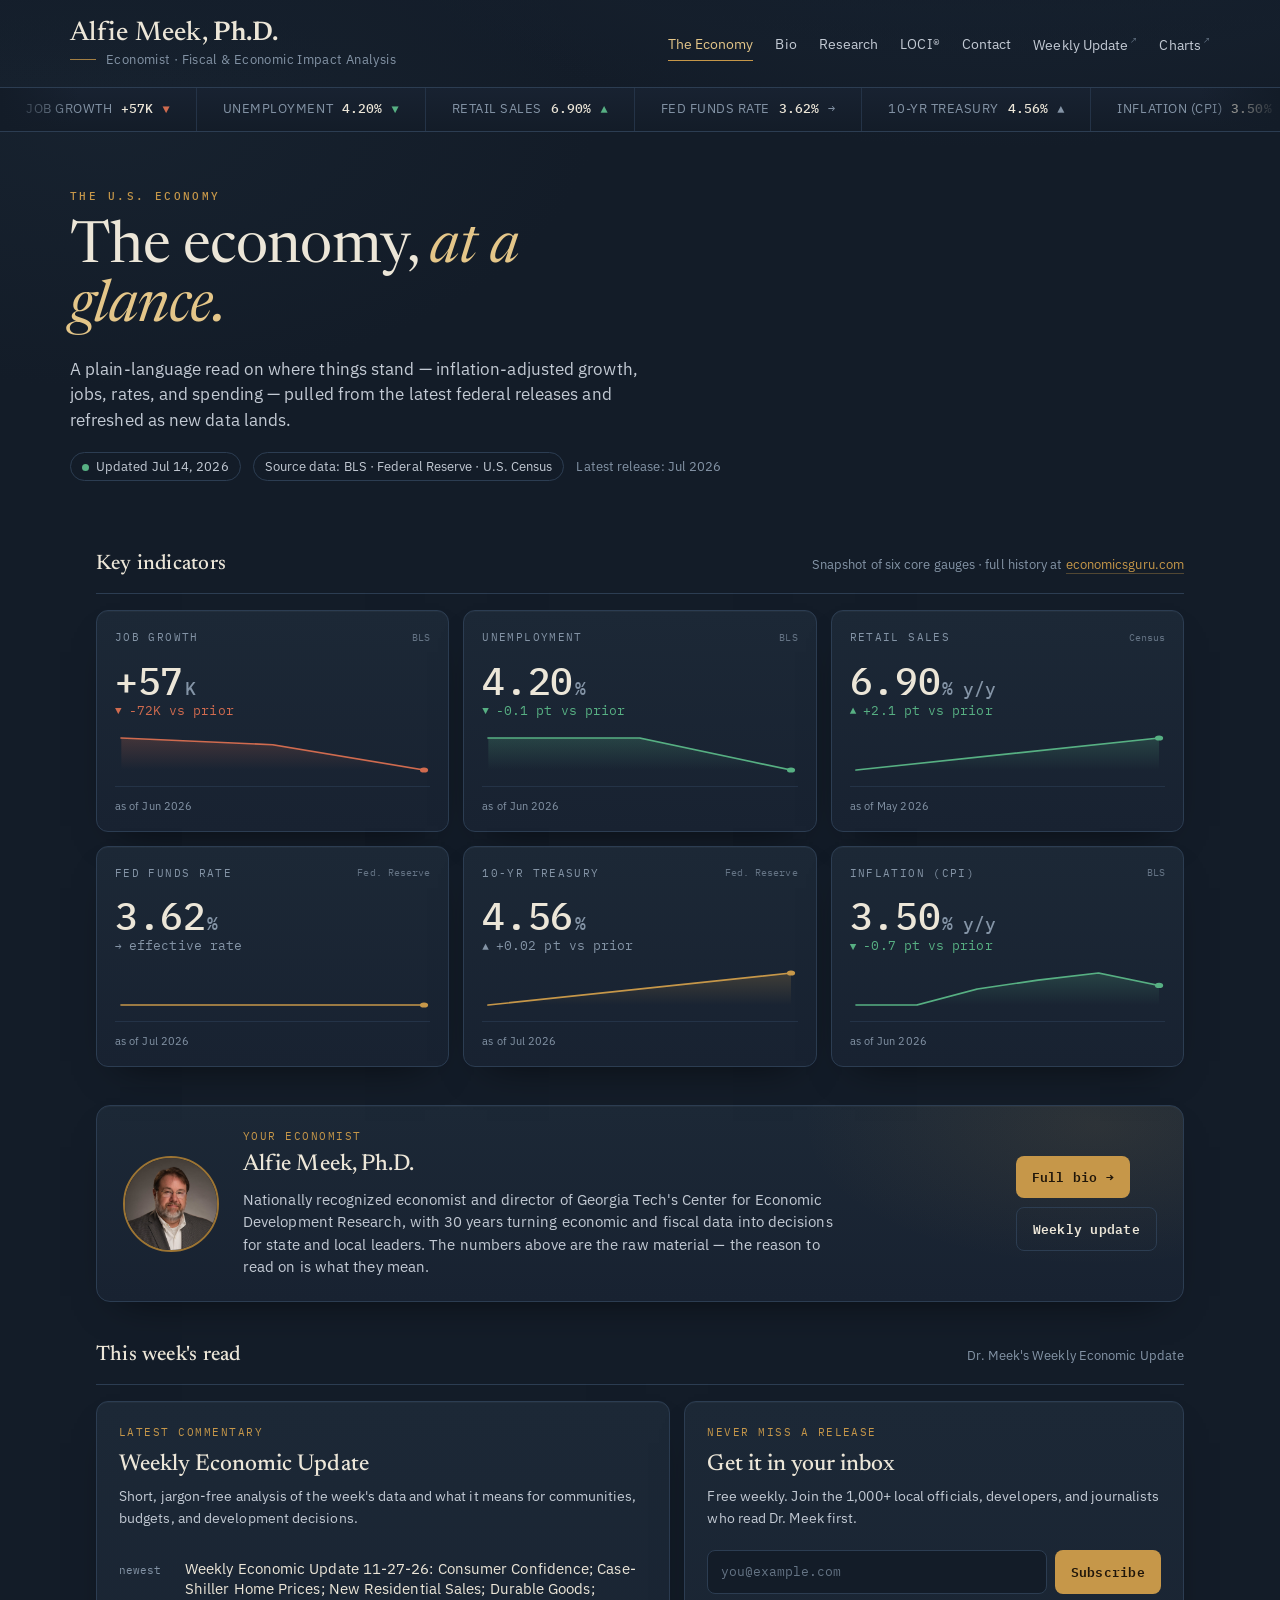
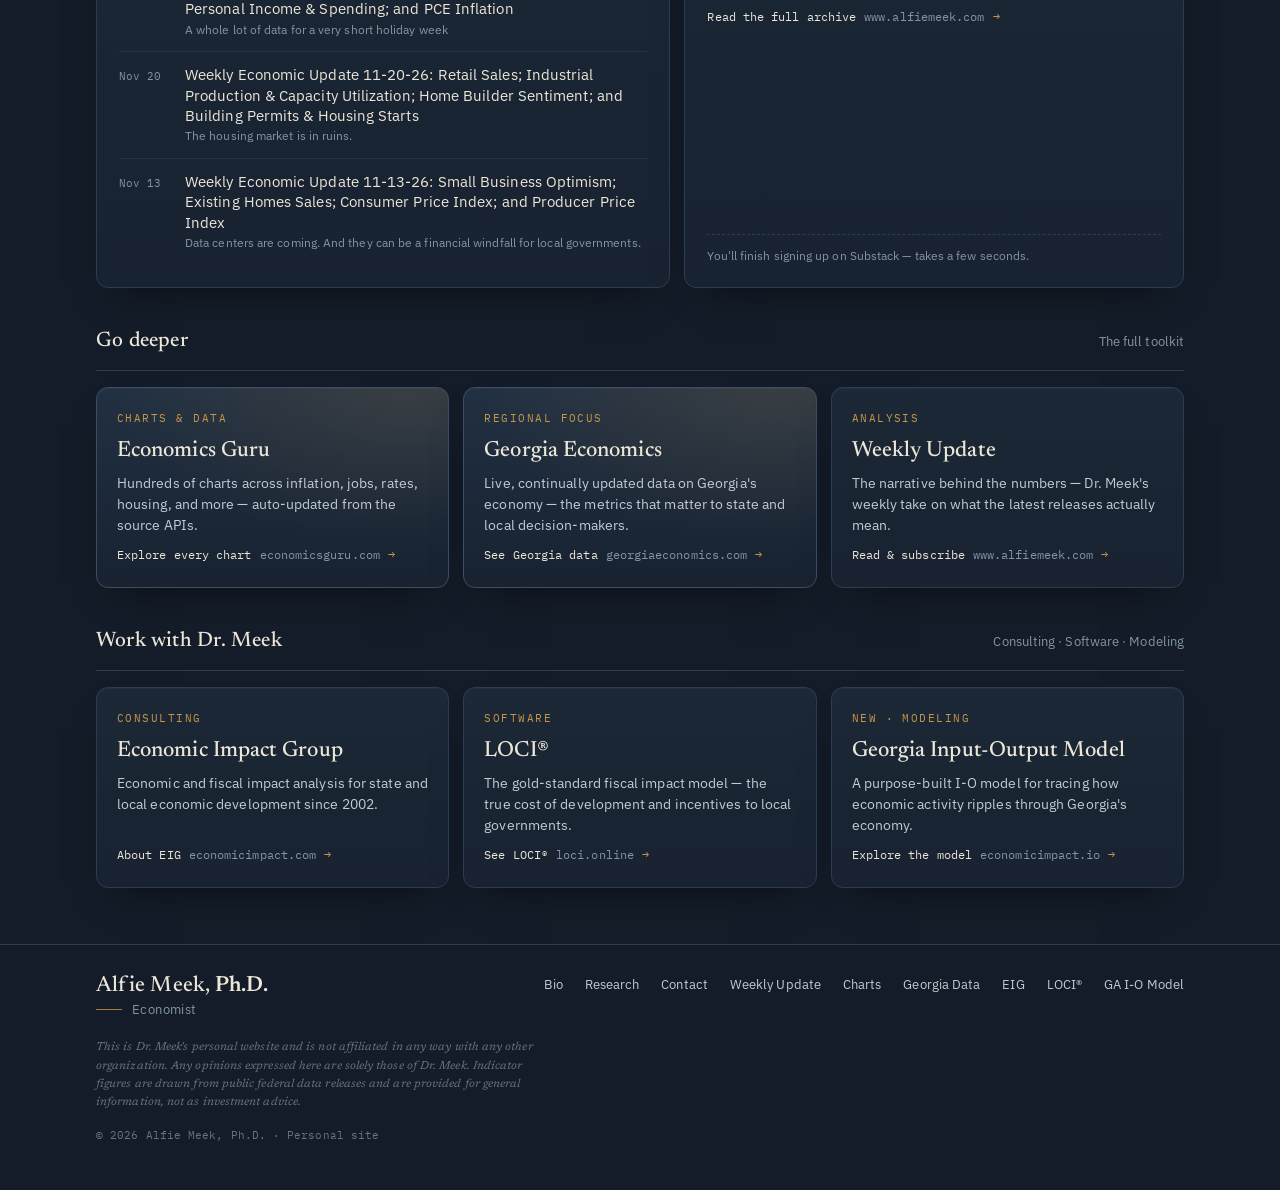
==== commit 728f3b6c: "Update weekly post list from Substack feed" ====
--- a/index.html
+++ b/index.html
@@ -170,9 +170,9 @@
       <h3>Weekly Economic Update</h3>
       <p class="p-desc">Short, jargon-free analysis of the week's data and what it means for communities, budgets, and development decisions.</p>
       <div id="posts">
-        <a class="post" href="https://www.alfiemeek.com/p/weekly-economic-update-11-20-26-retail" target="_blank" rel="noopener"><span class="p-date">newest</span><span class="p-title">Weekly Economic Update 11-20-26: Retail Sales; Industrial Production &amp; Capacity Utilization; Home Builder Sentiment; and Building Permits &amp; Housing Starts<span>The housing market is in ruins.</span></span></a>
+        <a class="post" href="https://www.alfiemeek.com/p/weekly-economic-update-11-27-26-consumer" target="_blank" rel="noopener"><span class="p-date">newest</span><span class="p-title">Weekly Economic Update 11-27-26: Consumer Confidence; Case-Shiller Home Prices; New Residential Sales; Durable Goods; Personal Income &amp; Spending; and PCE Inflation<span>A whole lot of data for a very short holiday week</span></span></a>
+        <a class="post" href="https://www.alfiemeek.com/p/weekly-economic-update-11-20-26-retail" target="_blank" rel="noopener"><span class="p-date">Nov 20</span><span class="p-title">Weekly Economic Update 11-20-26: Retail Sales; Industrial Production &amp; Capacity Utilization; Home Builder Sentiment; and Building Permits &amp; Housing Starts<span>The housing market is in ruins.</span></span></a>
         <a class="post" href="https://www.alfiemeek.com/p/weekly-economic-update-11-13-26-small" target="_blank" rel="noopener"><span class="p-date">Nov 13</span><span class="p-title">Weekly Economic Update 11-13-26: Small Business Optimism; Existing Homes Sales; Consumer Price Index; and Producer Price Index<span>Data centers are coming. And they can be a financial windfall for local governments.</span></span></a>
-        <a class="post" href="https://www.alfiemeek.com/p/weekly-economic-update-11-03-26-ism" target="_blank" rel="noopener"><span class="p-date">Nov 6</span><span class="p-title">Weekly Economic Update 11-06-26: ISM Manufacturing &amp; Services Surveys; Factory Orders; JOLTS; and October Employment<span>In case you didn&amp;#8217;t hear, there was an election this week...</span></span></a>
       </div>
     </div>
     <div class="panel subwrap">
